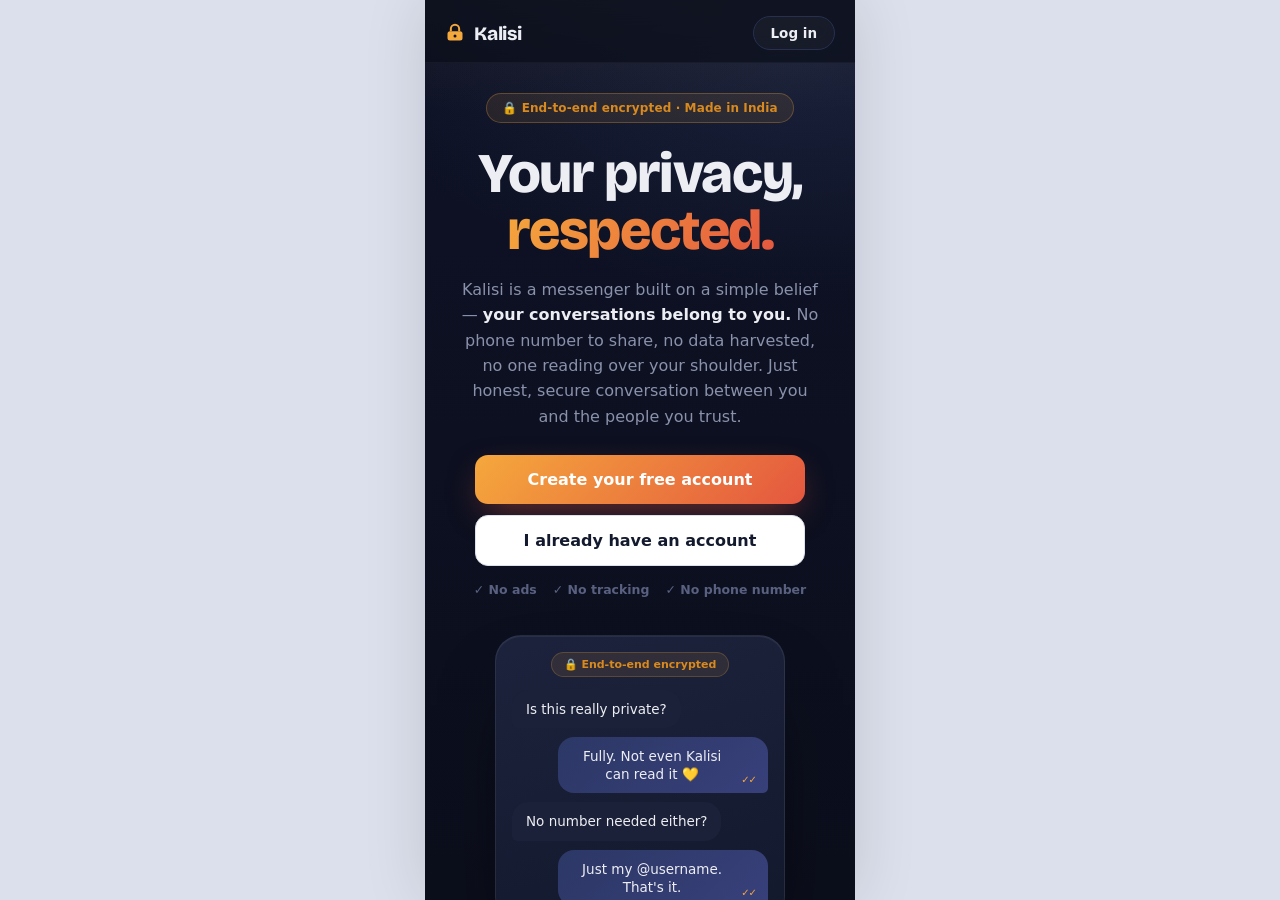
==== index.html @ 7f4e104f "Add delete chat + clear messages options - Chat header 3-dot menu now has 'Clear messages' (empties " ====
<!DOCTYPE html>
<html lang="en" data-theme="light">
<head>
<meta charset="UTF-8">
<meta name="viewport" content="width=device-width, initial-scale=1.0, viewport-fit=cover, user-scalable=no">
<meta name="theme-color" content="#0D1120">
<title>Kalisi — Private messenger. No phone number.</title>
<meta name="description" content="Kalisi is a private messenger with no phone number. End-to-end encrypted, data stays on your phone. Made in India.">
<link rel="preconnect" href="https://fonts.googleapis.com">
<link rel="preconnect" href="https://fonts.gstatic.com" crossorigin>
<link href="https://fonts.googleapis.com/css2?family=Bricolage+Grotesque:opsz,wght@12..96,500;12..96,700;12..96,800&display=swap" rel="stylesheet">
<link rel="stylesheet" href="css/app.css?v=1.2">
<link rel="stylesheet" href="css/landing-voice.css?v=1.2">
<link rel="stylesheet" href="css/features.css?v=1.2">
</head>
<body>

<div id="phone">
  <!-- ============ LANDING (marketing homepage) ============ -->
  <div class="scr on" id="scr-landing">
    <div class="land-scroll">
      <header class="land-nav">
        <div class="land-logo">
          <svg width="20" height="20" viewBox="0 0 24 24" fill="none"><rect x="3" y="10" width="18" height="11" rx="3" fill="#F5A83C"/><path d="M7 10V7a5 5 0 0 1 10 0v3" stroke="#F5A83C" stroke-width="2.4"/><circle cx="12" cy="15.5" r="1.8" fill="#0D1120"/></svg>
          Kalisi
        </div>
        <button class="land-login" onclick="landRestore()">Log in</button>
      </header>

      <section class="hero">
        <div class="hero-badge">🔒 End-to-end encrypted · Made in India</div>
        <h1 class="hero-h1">Your privacy,<br><em>respected.</em></h1>
        <p class="hero-sub">Kalisi is a messenger built on a simple belief — <b>your conversations belong to you.</b> No phone number to share, no data harvested, no one reading over your shoulder. Just honest, secure conversation between you and the people you trust.</p>
        <div class="hero-cta">
          <button class="btn hero-start" onclick="landStart()">Create your free account</button>
          <button class="btn ghost" onclick="landRestore()">I already have an account</button>
        </div>
        <div class="trust-line">
          <span>✓ No ads</span><span>✓ No tracking</span><span>✓ No phone number</span>
        </div>
        <div class="hero-phone">
          <div class="hp-frame">
            <div class="hp-secure">🔒 End-to-end encrypted</div>
            <div class="hp-bubble them">Is this really private?</div>
            <div class="hp-bubble me">Fully. Not even Kalisi can read it 💛<span class="hp-tick">✓✓</span></div>
            <div class="hp-bubble them">No number needed either?</div>
            <div class="hp-bubble me">Just my @username. That's it.<span class="hp-tick">✓✓</span></div>
          </div>
        </div>
      </section>

      <section class="land-sec">
        <h2 class="land-h2">Privacy you can actually trust</h2>
        <p class="land-lede">We designed Kalisi so that protecting your privacy isn't a setting you switch on — it's how the app works by default.</p>
        <div class="feat-grid">
          <div class="feat">
            <div class="feat-ic" style="background:rgba(245,168,60,.14)">🪪</div>
            <h3>You, without the phone number</h3>
            <p>Sign up with a simple @username. Share it freely — your personal number stays yours.</p>
          </div>
          <div class="feat">
            <div class="feat-ic" style="background:rgba(89,201,141,.14)">🔒</div>
            <h3>Encrypted end to end</h3>
            <p>Every message is sealed on your device. Only you and the person you're talking to can read it.</p>
          </div>
          <div class="feat">
            <div class="feat-ic" style="background:rgba(127,168,245,.14)">🤝</div>
            <h3>You choose who connects</h3>
            <p>People send a request first. Nobody messages you or sees your status until you accept.</p>
          </div>
          <div class="feat">
            <div class="feat-ic" style="background:rgba(181,140,240,.14)">📮</div>
            <h3>We keep nothing</h3>
            <p>Our servers pass your messages along, then forget them. Your history lives with you, not us.</p>
          </div>
          <div class="feat">
            <div class="feat-ic" style="background:rgba(228,87,63,.14)">🎙️</div>
            <h3>Rich, private conversations</h3>
            <p>Voice notes, photos, groups and 24-hour status — all with the same protection, all included free.</p>
          </div>
          <div class="feat">
            <div class="feat-ic" style="background:rgba(95,201,201,.14)">💛</div>
            <h3>Honest by design</h3>
            <p>No ads. No selling your data. No tracking you around. Just a messenger that works for you.</p>
          </div>
        </div>
      </section>

      <section class="land-sec alt">
        <h2 class="land-h2">Simple to trust, simple to use</h2>
        <div class="how-steps">
          <div class="how-step"><span class="how-n">1</span><div><b>Pick your @username</b><p>Created right on your device. No SIM, no email, no verification queues.</p></div></div>
          <div class="how-step"><span class="how-n">2</span><div><b>Connect with people you trust</b><p>Share your username or QR. A quick request-and-accept keeps strangers out.</p></div></div>
          <div class="how-step"><span class="how-n">3</span><div><b>Talk freely</b><p>Chats, voice notes, photos and status — protected end to end, always.</p></div></div>
          <div class="how-step"><span class="how-n">4</span><div><b>Stay in control</b><p>Your chats stay on your phone. Back them up with a key only you hold.</p></div></div>
        </div>
      </section>

      <section class="land-quote">
        <div class="lq-mark">“</div>
        <p class="lq-text">Privacy isn't about hiding. It's about being respected. Kalisi is built to keep your trust — nothing more, nothing less.</p>
      </section>

      <section class="land-final">
        <h2 class="land-h2">You're in good hands.</h2>
        <p class="land-lede" style="margin-bottom:22px">Join the messenger that treats your privacy as it should be treated — as yours.</p>
        <button class="btn hero-start" onclick="landStart()">Get started — free forever</button>
        <p class="land-foot">Kalisi · kalisi.app · Private messenger · Made in India 🇮🇳<br>End-to-end encrypted · No ads · No tracking</p>
      </section>
    </div>
  </div>


  <!-- ONBOARDING -->
  <div class="scr" id="scr-onboard">
    <div>
      <div class="ob-logo">
        <svg width="18" height="18" viewBox="0 0 24 24" fill="none"><rect x="3" y="10" width="18" height="11" rx="3" fill="#F5A83C"/><path d="M7 10V7a5 5 0 0 1 10 0v3" stroke="#F5A83C" stroke-width="2.4"/><circle cx="12" cy="15.5" r="1.8" fill="#0D1120"/></svg>
        Kalisi
      </div>
      <div id="ob-step1">
        <h1 class="ob-h1">Welcome to<br><em>Kalisi.</em></h1>
        <ul class="ob-points">
          <li><span class="dot"></span><span><b>No phone number needed.</b> Just pick a @username — share it freely.</span></li>
          <li><span class="dot"></span><span><b>Encrypted end to end.</b> Only you and your contact can read your chats.</span></li>
          <li><span class="dot"></span><span><b>You stay in control.</b> Your chats live on your phone, backed up only by you.</span></li>
        </ul>
        <div class="field">
          <label for="ob-name">Your display name</label>
          <input id="ob-name" maxlength="24" placeholder="e.g. Somu" autocomplete="off">
        </div>
        <div class="field" style="margin-top:12px">
          <label for="ob-user">Choose your @username</label>
          <input id="ob-user" maxlength="20" placeholder="e.g. somu" autocomplete="off" autocapitalize="none" style="font-family:var(--mono)">
        </div>
        <button class="btn" style="margin-top:14px" onclick="obCreate()">Create my Kalisi ID</button>
        <p class="ob-note">No OTP. No SIM. No email. Nothing to verify.</p>
        <button class="btn ghost" style="margin-top:10px" onclick="restorePick()">I have a backup — restore my account</button>
      </div>
      <div id="ob-step2" class="hide">
        <h1 class="ob-h1">This is <em>you.</em></h1>
        <div id="ob-card">
          <div class="card-eyebrow">Kalisi Identity</div>
          <div class="card-id" id="ob-card-id">@····</div>
          <div class="card-name" id="ob-card-name"></div>
          <div class="card-hint">Generated on this device. Not linked to your SIM, email, or Aadhaar.</div>
        </div>
        <!-- App only: encrypted backup prompt -->
        <div id="ob-backup-block" class="hide">
          <div class="pcard" style="background:rgba(245,168,60,.08);border-color:rgba(245,168,60,.3);margin:0 0 16px">
            <div class="ph" style="color:var(--gold)">🔐 Keep your account safe</div>
            <div class="ps" style="color:var(--muted)">Your account lives on this device. Save an encrypted backup so you can restore it if you change phones. Only you can open it.</div>
          </div>
          <button class="btn" id="ob-savekey" onclick="obSaveKey()">🔐 Save encrypted backup</button>
          <button class="btn ghost hide" id="ob-enter-btn" style="margin-top:10px" onclick="obEnter()">✓ Saved — Enter Kalisi</button>
          <button class="btn ghost hide" id="ob-skip" style="margin-top:10px;color:var(--faint)" onclick="obSkipKey()">Skip for now</button>
        </div>
        <!-- Web: simple enter, no forced download -->
        <button class="btn hide" id="ob-enter-web" onclick="obEnter()">Enter Kalisi</button>
      </div>
    </div>
  </div>

  <!-- MAIN -->
  <div class="scr" id="scr-main">
    <div class="top">
      <button class="avatar" id="me-avatar" onclick="openSheet('sheet-personas')">S</button>
      <div class="brand">Kali<span>si</span></div>
      <button class="icon-btn" onclick="openNewGroup()" aria-label="New group">
        <svg width="21" height="21" viewBox="0 0 24 24" fill="none" stroke="currentColor" stroke-width="2"><circle cx="8" cy="9" r="3"/><circle cx="17" cy="10" r="2.3"/><path d="M2.5 19c.6-2.8 2.8-4.5 5.5-4.5s4.9 1.7 5.5 4.5M15 15c2.2 0 4 1.3 4.5 3.5"/></svg>
      </button>
      <button class="icon-btn" onclick="openMyQR()" aria-label="My QR code">
        <svg width="21" height="21" viewBox="0 0 24 24" fill="none" stroke="currentColor" stroke-width="2"><rect x="3" y="3" width="7" height="7" rx="1.5"/><rect x="14" y="3" width="7" height="7" rx="1.5"/><rect x="3" y="14" width="7" height="7" rx="1.5"/><path d="M14 14h3v3h-3zM20 14h1M14 20h1M20 20h1"/></svg>
      </button>
      <button class="icon-btn" onclick="openSettings()" aria-label="Settings">
        <svg width="21" height="21" viewBox="0 0 24 24" fill="none" stroke="currentColor" stroke-width="2"><circle cx="12" cy="12" r="3"/><path d="M12 2v3M12 19v3M2 12h3M19 12h3M5 5l2 2M17 17l2 2M19 5l-2 2M7 17l-2 2"/></svg>
      </button>
    </div>
    <div class="tabpane on" id="pane-chats">
      <div id="backup-nag" class="hide" style="margin:0 16px 10px;background:rgba(228,87,63,.1);border:1px solid rgba(228,87,63,.3);border-radius:11px;padding:10px 13px;font-size:13px;color:var(--text);display:flex;align-items:center;gap:10px">
        <span style="flex:1">🔐 Your account isn't backed up. Save a recovery key so you never lose it.</span>
        <button class="btn" style="width:auto;padding:8px 12px;font-size:13px" onclick="backupData()">Save</button>
      </div>
      <div class="search">
        <svg width="16" height="16" viewBox="0 0 24 24" fill="none" stroke="#5A6180" stroke-width="2.4"><circle cx="11" cy="11" r="7"/><path d="m20 20-3.5-3.5"/></svg>
        <input id="chat-search" placeholder="Search chats" oninput="renderChats()">
      </div>
      <div id="chat-list"></div>
    </div>
    <div class="tabpane" id="pane-status"><div class="sect" id="status-body"></div></div>
    <div class="tabpane" id="pane-connect"><div class="sect" id="connect-body"></div></div>
    <div class="tabpane" id="pane-privacy"><div class="sect" id="privacy-body"></div></div>
    <div class="tabs">
      <button class="tab on" data-pane="pane-chats" onclick="switchTab(this)">
        <svg width="21" height="21" viewBox="0 0 24 24" fill="none" stroke="currentColor" stroke-width="2"><path d="M21 12a8.5 8.5 0 0 1-8.5 8.5c-1.6 0-3.1-.4-4.4-1.2L3 21l1.7-5.1A8.5 8.5 0 1 1 21 12Z"/></svg>
        Chats</button>
      <button class="tab" data-pane="pane-status" onclick="switchTab(this)">
        <svg width="21" height="21" viewBox="0 0 24 24" fill="none" stroke="currentColor" stroke-width="2"><circle cx="12" cy="12" r="9" stroke-dasharray="4 3"/><circle cx="12" cy="12" r="3.5" fill="currentColor" stroke="none"/></svg>
        Status</button>
      <button class="tab" data-pane="pane-connect" onclick="switchTab(this)">
        <svg width="21" height="21" viewBox="0 0 24 24" fill="none" stroke="currentColor" stroke-width="2"><circle cx="9" cy="8" r="3.5"/><path d="M2.5 20c.8-3.2 3.4-5 6.5-5s5.7 1.8 6.5 5"/><path d="M17 8h5M19.5 5.5v5"/></svg>
        Connect<span id="req-badge" class="tab-badge hide"></span></button>
      <button class="tab" data-pane="pane-privacy" onclick="switchTab(this)">
        <svg width="21" height="21" viewBox="0 0 24 24" fill="none" stroke="currentColor" stroke-width="2"><path d="M12 2.5 4.5 5.5v5c0 4.8 3.2 8.6 7.5 10.5 4.3-1.9 7.5-5.7 7.5-10.5v-5L12 2.5Z"/><path d="m8.8 11.8 2.2 2.2 4.2-4.5"/></svg>
        Privacy</button>
    </div>
  </div>

  <!-- CHAT -->
  <div class="scr" id="scr-chat">
    <div id="chat-top">
      <button class="icon-btn" onclick="closeChat()" aria-label="Back">
        <svg width="22" height="22" viewBox="0 0 24 24" fill="none" stroke="currentColor" stroke-width="2.4"><path d="M15 5l-7 7 7 7"/></svg>
      </button>
      <div class="avatar small" id="chat-avatar">R</div>
      <div class="chat-title">
        <div class="n" id="chat-name">—</div>
        <div class="s" id="chat-sub">
          <svg width="11" height="11" viewBox="0 0 24 24" fill="currentColor"><rect x="4" y="10" width="16" height="11" rx="2.5"/><path d="M8 10V7a4 4 0 0 1 8 0v3" stroke="currentColor" stroke-width="2.6" fill="none"/></svg>
          <span id="chat-sub-t">End-to-end encrypted</span>
        </div>
      </div>
      <button class="icon-btn" onclick="openTimerSheet()" aria-label="Disappearing messages">
        <svg width="20" height="20" viewBox="0 0 24 24" fill="none" stroke="currentColor" stroke-width="2"><circle cx="12" cy="13" r="8"/><path d="M12 9v4l2.5 2.5M9 2.5h6"/></svg>
      </button>
      <button class="icon-btn" id="chat-header-menu" aria-label="More">
        <svg width="20" height="20" viewBox="0 0 24 24" fill="currentColor"><circle cx="12" cy="5" r="2"/><circle cx="12" cy="12" r="2"/><circle cx="12" cy="19" r="2"/></svg>
      </button>
    </div>
    <div id="msgs"></div>
    <div id="composer">
      <div id="reply-bar">
        <div class="q"><b id="reply-who"></b><span id="reply-txt"></span></div>
        <button class="icon-btn" onclick="clearReply()" style="width:30px;height:30px">✕</button>
      </div>
      <div id="composer-main">
        <div class="comp-row">
          <button id="burn-toggle" onclick="toggleBurn()" title="Burn on read">🔥</button>
          <button id="attach-btn" onclick="document.getElementById('img-in').click()" aria-label="Attach photo">
            <svg width="21" height="21" viewBox="0 0 24 24" fill="none" stroke="currentColor" stroke-width="2"><rect x="3" y="5" width="18" height="15" rx="3"/><circle cx="9" cy="11" r="2"/><path d="m5 19 5.5-5.5L14 17l3-3 4 4"/></svg>
          </button>
          <textarea id="msg-in" rows="1" placeholder="Message"></textarea>
          <button id="mic-btn" onclick="startRec()" aria-label="Record voice">
            <svg width="21" height="21" viewBox="0 0 24 24" fill="none" stroke="currentColor" stroke-width="2"><rect x="9" y="3" width="6" height="12" rx="3"/><path d="M6 11a6 6 0 0 0 12 0M12 17v4"/></svg>
          </button>
          <button id="send-btn" onclick="sendMsg()" aria-label="Send" class="hide">
            <svg width="20" height="20" viewBox="0 0 24 24" fill="currentColor"><path d="M3.4 20.4 21.8 12 3.4 3.6l2.8 6.9 9.3 1.5-9.3 1.5-2.8 6.9Z"/></svg>
          </button>
        </div>
        <div id="burn-hint">🔥 Burn-on-read is ON — this message destroys itself after being viewed once.</div>
      </div>
      <div id="rec-bar">
        <span class="rec-dot"></span>
        <span id="rec-time">00:00</span>
        <button class="rec-cancel" onclick="cancelRec()">Cancel</button>
        <button class="rec-send" onclick="stopRecSend()" aria-label="Send voice">
          <svg width="20" height="20" viewBox="0 0 24 24" fill="currentColor"><path d="M3.4 20.4 21.8 12 3.4 3.6l2.8 6.9 9.3 1.5-9.3 1.5-2.8 6.9Z"/></svg>
        </button>
      </div>
      <input type="file" id="img-in" accept="image/*" class="hide" onchange="sendImage(this)">
    </div>
  </div>

  <!-- SHEETS -->
  <div id="backdrop" onclick="closeSheets()"></div>

  <div class="sheet" id="sheet-personas">
    <div class="grab"></div>
    <h2>My personas</h2>
    <p class="sub">One phone, many identities. Each persona has its own Kalisi ID and its own chats — nobody can link them together.</p>
    <div id="persona-list"></div>
    <div class="addrow" style="margin-top:12px">
      <input id="new-persona" placeholder="NEW PERSONA NAME" style="text-transform:none;font-family:var(--body)">
      <button class="btn" onclick="addPersona()">Add</button>
    </div>
  </div>

  <div class="sheet" id="sheet-qr">
    <div class="grab"></div>
    <div id="qr-body"></div>
  </div>

  <div class="sheet" id="sheet-msginfo">
    <div class="grab"></div>
    <div id="msginfo-body"></div>
  </div>

  <div class="sheet" id="sheet-msgmenu">
    <div class="grab"></div>
    <div id="msgmenu-body"></div>
  </div>

  <div class="sheet" id="sheet-timer">
    <div class="grab"></div>
    <h2>Disappearing messages</h2>
    <p class="sub">New messages in this chat auto-delete from both phones after the chosen time.</p>
    <div id="timer-opts"></div>
  </div>

  <div class="sheet" id="sheet-about">
    <div class="grab"></div>
    <h2>How Kalisi works</h2>
    <p class="sub">Kalisi (కలిసి — "together") is a messenger built on one promise: your conversations belong to you, not to us.</p>
    <div class="pcard"><div class="ph">🪪 No phone number, ever</div>
      <div class="ps">You are your @username. No OTP, no SIM, no contact-list upload. Share your handle only with people you choose — strangers have no way to find or spam you.</div></div>
    <div class="pcard"><div class="ph">🔒 End-to-end encrypted</div>
      <div class="ps">Encryption keys are created and stored only on your phone. Messages are sealed before they leave your device — our server mathematically cannot read them.</div></div>
    <div class="pcard"><div class="ph">📮 Relay &amp; delete</div>
      <div class="ps">Our server is a postman, not a warehouse. It holds your sealed message only until your friend's phone collects it, then destroys its copy — and sends you a deletion receipt as proof (long-press any delivered message → Message info).</div></div>
    <div class="pcard"><div class="ph">🔥 Burn-on-read</div>
      <div class="ps">Toggle the flame before sending. The message can be viewed exactly once on the other side, then destroys itself on both phones.</div></div>
    <div class="pcard"><div class="ph">🎭 Personas</div>
      <div class="ps">One phone, up to five separate identities — family, business, strangers. Different @usernames, separate chats, impossible to link together.</div></div>
    <div class="pcard"><div class="ph">💾 Backups only you control</div>
      <div class="ps">Nothing is stored in any cloud. Save an encrypted backup file, keep it anywhere, and restore it on a new phone with your passphrase. Without the passphrase, the file is unreadable — even to us.</div></div>
    <div class="pcard"><div class="ph">🛡 Impersonation protection</div>
      <div class="ps">Every account has a permanent identity key. If a @username ever points to a different person — for example after the 90-day expiry — Kalisi shows a loud security warning and marks the chat "ID CHANGED". Nobody can silently pretend to be your friend.</div></div>
    <div class="pcard"><div class="ph">⏳ Username policy</div>
      <div class="ps">Your @username is locked to you while you're active. If an account is unused for 90 days, the handle is released so someone else can register it. Your chats and KAL-ID are never touched — just open Kalisi once in a while to keep your name.</div></div>
    <p class="qr-sub" style="text-align:center;margin-top:6px">Kalisi · kalisi.app · made in India 🇮🇳</p>
  </div>

  <div class="sheet" id="sheet-settings"><div class="grab"></div><div id="settings-body"></div></div>
  <div class="sheet" id="sheet-newgroup"><div class="grab"></div><div id="newgroup-body"></div></div>
  <div class="sheet" id="sheet-status-compose"><div class="grab"></div><div id="status-compose-body"></div></div>
  <div class="sheet" id="sheet-status-view" style="padding:0;background:#000"><div id="status-view-body"></div></div>

  <input type="file" id="restore-in" accept=".kbk,application/json" class="hide" onchange="restoreFile(this)">
  <div id="toast"></div>
</div>




<script src="js/qrcode.js?v=1.2"></script>
<script src="js/net.js?v=1.2"></script>
<script src="js/voice.js?v=1.2"></script>
<script src="js/landing.js?v=1.2"></script>
<script src="js/secure.js?v=1.2"></script>
<script src="js/notify.js?v=1.2"></script>
<script src="js/filters.js?v=1.2"></script>
<script src="js/requests.js?v=1.2"></script>
<script src="js/settings.js?v=1.2"></script>
<script src="js/block.js?v=1.2"></script>
<script src="js/status.js?v=1.2"></script>
<script src="js/groups.js?v=1.2"></script>
<script src="js/app.js?v=1.2"></script>
</body>
</html>
---- css/app.css ----
:root{
  --bg:#0D1120; --panel:#161C30; --panel2:#1E2540; --line:#28304F;
  --text:#EDEEF4; --muted:#8A91AB; --faint:#5A6180;
  --gold:#F5A83C; --gold-deep:#D98A1F; --ember:#E4573F;
  --mine:#2C3866; --theirs:#1B2138; --ok:#59C98D;
  --disp:'Bricolage Grotesque',system-ui,sans-serif;
  --body:system-ui,-apple-system,'Segoe UI',Roboto,sans-serif;
  --mono:ui-monospace,'JetBrains Mono',Menlo,Consolas,monospace;
}
*{margin:0;padding:0;box-sizing:border-box;-webkit-tap-highlight-color:transparent}
html,body{height:100%}
body{background:#070A14;font-family:var(--body);color:var(--text)}
#phone{max-width:430px;margin:0 auto;height:100dvh;background:var(--bg);position:relative;overflow:hidden;display:flex;flex-direction:column;box-shadow:0 0 60px rgba(0,0,0,.6)}
.scr{position:absolute;inset:0;display:none;flex-direction:column;background:var(--bg)}
.scr.on{display:flex}
button{font-family:inherit;color:inherit;background:none;border:none;cursor:pointer}
input,textarea,select{font-family:inherit;font-size:16px;color:var(--text)}
::placeholder{color:var(--faint)}
.mono{font-family:var(--mono)}
.hide{display:none!important}

/* ---------- onboarding ---------- */
#scr-onboard{background:
  radial-gradient(circle at 1px 1px, rgba(245,168,60,.10) 1px, transparent 1.6px) 0 0/26px 26px,
  radial-gradient(circle at 14px 14px, rgba(138,145,171,.07) 1px, transparent 1.6px) 0 0/26px 26px,
  linear-gradient(170deg,#121933 0%,#0D1120 55%,#0B0E1B 100%);
  padding:max(env(safe-area-inset-top),28px) 26px 34px;justify-content:flex-end;overflow-y:auto}
/* Onboarding is always dark — force light text regardless of app theme */
#scr-onboard .ob-h1{color:#EDEEF4}
#scr-onboard .ob-points li{color:#8A91AB}
#scr-onboard .ob-points b{color:#EDEEF4}
#scr-onboard .field label{color:#5A6180}
#scr-onboard .field input{background:#161C30;border-color:#28304F;color:#EDEEF4}
#scr-onboard .btn.ghost{background:#161C30;color:#EDEEF4;border-color:#28304F}
#scr-onboard .ob-note{color:#5A6180}
#scr-onboard .card-name,#scr-onboard .card-hint{color:#8A91AB}
#scr-onboard .card-eyebrow{color:#F5A83C}
.ob-logo{font-family:var(--disp);font-weight:800;font-size:15px;letter-spacing:.14em;color:var(--gold);text-transform:uppercase;display:flex;align-items:center;gap:8px}
.ob-logo svg{flex:none}
.ob-h1{font-family:var(--disp);font-weight:800;font-size:clamp(34px,9.5vw,42px);line-height:1.06;margin:18px 0 14px;letter-spacing:-.01em}
.ob-h1 em{font-style:normal;color:var(--gold)}
.ob-points{list-style:none;margin:6px 0 26px;display:grid;gap:11px}
.ob-points li{display:flex;gap:11px;align-items:flex-start;color:var(--muted);font-size:14.5px;line-height:1.45}
.ob-points b{color:var(--text);font-weight:600}
.dot{width:7px;height:7px;border-radius:50%;background:var(--gold);margin-top:6px;flex:none}
.field label{display:block;font-size:12px;letter-spacing:.08em;text-transform:uppercase;color:var(--faint);margin-bottom:7px}
.field input{width:100%;background:var(--panel);border:1px solid var(--line);border-radius:12px;padding:14px 15px}
.field input:focus{outline:none;border-color:var(--gold)}
.btn{display:flex;align-items:center;justify-content:center;gap:8px;width:100%;padding:15px;border-radius:13px;font-size:16px;font-weight:700;background:var(--gold);color:#20160A;transition:transform .08s}
.btn:active{transform:scale(.985)}
.btn.ghost{background:var(--panel);color:var(--text);border:1px solid var(--line);font-weight:600}
.btn.danger{background:transparent;color:var(--ember);border:1px solid rgba(228,87,63,.4)}
.ob-note{font-size:12px;color:var(--faint);text-align:center;margin-top:13px}
/* identity card reveal */
#ob-card{background:linear-gradient(160deg,#1C2440,#141A2E);border:1px solid var(--line);border-radius:18px;padding:20px;margin:4px 0 20px;position:relative;overflow:hidden}
#ob-card::after{content:"";position:absolute;inset:0;background:radial-gradient(circle at 1px 1px, rgba(245,168,60,.12) 1px, transparent 1.6px) 0 0/18px 18px;pointer-events:none}
.card-eyebrow{font-size:11px;letter-spacing:.14em;text-transform:uppercase;color:var(--gold)}
.card-id{font-family:var(--mono);font-size:22px;font-weight:600;letter-spacing:.04em;margin:9px 0 3px}
.card-name{color:var(--muted);font-size:14px}
.card-hint{font-size:12px;color:var(--faint);margin-top:13px;line-height:1.5;position:relative}

/* ---------- main shell ---------- */
.top{display:flex;align-items:center;gap:12px;padding:calc(env(safe-area-inset-top) + 12px) 16px 12px;background:var(--bg)}
.top .brand{font-family:var(--disp);font-weight:800;font-size:20px;letter-spacing:-.01em;flex:1}
.brand span{color:var(--gold)}
.icon-btn{width:38px;height:38px;border-radius:50%;display:flex;align-items:center;justify-content:center;color:var(--muted)}
.icon-btn:active{background:var(--panel2)}
.avatar{width:38px;height:38px;border-radius:50%;display:flex;align-items:center;justify-content:center;font-weight:700;font-size:15px;color:#141A2E;flex:none;position:relative}
.avatar.small{width:30px;height:30px;font-size:12px}
.tabs{display:flex;border-top:1px solid var(--line);background:var(--panel);padding-bottom:env(safe-area-inset-bottom)}
.tab{flex:1;padding:10px 0 12px;display:flex;flex-direction:column;align-items:center;gap:3px;font-size:11px;color:var(--faint);font-weight:600}
.tab.on{color:var(--gold)}
.tab svg{opacity:.9}
.tabpane{flex:1;overflow-y:auto;display:none}
.tabpane.on{display:block}

/* chats list */
.search{margin:2px 16px 10px;background:var(--panel);border:1px solid var(--line);border-radius:11px;display:flex;align-items:center;gap:9px;padding:0 13px}
.search input{flex:1;background:none;border:none;padding:11px 0}
.search input:focus{outline:none}
.chat-row{display:flex;gap:13px;padding:12px 16px;align-items:center}
.chat-row:active{background:var(--panel)}
.chat-mid{flex:1;min-width:0}
.chat-name{font-weight:650;font-size:15.5px;display:flex;align-items:center;gap:6px}
.chat-last{color:var(--muted);font-size:13.5px;white-space:nowrap;overflow:hidden;text-overflow:ellipsis;margin-top:2px}
.chat-side{display:flex;flex-direction:column;align-items:flex-end;gap:5px}
.chat-time{font-size:11.5px;color:var(--faint)}
.badge{min-width:19px;height:19px;border-radius:10px;background:var(--gold);color:#20160A;font-size:11.5px;font-weight:800;display:flex;align-items:center;justify-content:center;padding:0 5px}
.vtag{font-size:10px;color:var(--ok);border:1px solid rgba(89,201,141,.35);border-radius:5px;padding:0 4px;font-weight:700}
.empty{padding:50px 30px;text-align:center;color:var(--faint);font-size:14px;line-height:1.6}
.empty b{color:var(--muted)}

/* connect tab */
.sect{padding:6px 16px 18px}
.sect h3{font-family:var(--disp);font-size:13px;letter-spacing:.1em;text-transform:uppercase;color:var(--faint);font-weight:700;margin:14px 0 10px}
.qr-card{background:linear-gradient(160deg,#1C2440,#141A2E);border:1px solid var(--line);border-radius:18px;padding:18px;text-align:center}
.qr-wrap{background:#fff;border-radius:14px;padding:10px;display:inline-block;margin:10px 0 12px}
.qr-wrap svg{display:block;width:180px;height:180px}
.myid{font-family:var(--mono);font-size:17px;letter-spacing:.05em;color:var(--gold)}
.qr-sub{font-size:12px;color:var(--faint);margin-top:6px;line-height:1.5}
.row2{display:flex;gap:10px;margin-top:10px}
.row2 .btn{padding:12px;font-size:14px}
.addrow{display:flex;gap:9px}
.addrow input{flex:1;background:var(--panel);border:1px solid var(--line);border-radius:11px;padding:12px 13px;font-family:var(--mono);font-size:14px;letter-spacing:.04em;text-transform:uppercase}
.addrow input:focus{outline:none;border-color:var(--gold)}
.addrow .btn{width:auto;padding:12px 18px;font-size:14px}
.invite-box{background:var(--panel);border:1px dashed var(--line);border-radius:12px;padding:13px;display:flex;align-items:center;gap:10px;margin-top:10px}
.invite-box .lnk{flex:1;font-family:var(--mono);font-size:12.5px;color:var(--text);word-break:break-all}
.invite-box .ttl{font-size:11px;color:var(--ember);font-weight:700;white-space:nowrap}

/* privacy tab */
.pcard{background:var(--panel);border:1px solid var(--line);border-radius:14px;margin:0 0 12px;overflow:hidden}
.pcard .ph{padding:13px 15px 4px;font-weight:700;font-size:14.5px}
.pcard .ps{padding:0 15px 12px;color:var(--faint);font-size:12.5px;line-height:1.5}
.prow{display:flex;justify-content:space-between;align-items:center;padding:11px 15px;border-top:1px solid var(--line);font-size:14px}
.prow .k{color:var(--muted)}
.prow .v{font-weight:650}
.v.no{color:var(--ok)}
.v.rel{color:var(--gold)}
.prow select{background:var(--panel2);border:1px solid var(--line);border-radius:8px;padding:6px 8px;font-size:13px}
.fp{font-family:var(--mono);font-size:12px;color:var(--muted);letter-spacing:.03em;line-height:1.7;word-break:break-all}

/* ---------- chat screen ---------- */
#chat-top{display:flex;align-items:center;gap:10px;padding:calc(env(safe-area-inset-top) + 8px) 12px 8px;background:var(--panel);border-bottom:1px solid var(--line)}
.chat-title{flex:1;min-width:0}
.chat-title .n{font-weight:700;font-size:15.5px;display:flex;align-items:center;gap:6px}
.chat-title .s{font-size:11.5px;color:var(--gold);display:flex;align-items:center;gap:4px;margin-top:1px}
.chat-title .s.typing{color:var(--ok)}
#msgs{flex:1;overflow-y:auto;padding:12px 12px 6px;display:flex;flex-direction:column;gap:3px;background:
  radial-gradient(circle at 1px 1px, rgba(138,145,171,.05) 1px, transparent 1.6px) 0 0/22px 22px, var(--bg)}
.daychip{align-self:center;background:var(--panel);color:var(--faint);font-size:11px;padding:4px 11px;border-radius:9px;margin:9px 0;font-weight:600}
.enc-note{align-self:center;max-width:86%;text-align:center;background:rgba(245,168,60,.08);border:1px solid rgba(245,168,60,.22);color:var(--gold);font-size:11.5px;line-height:1.5;padding:8px 13px;border-radius:11px;margin:4px 0 10px}
.brow{display:flex;margin:1.5px 0}
.brow.mine{justify-content:flex-end}
.bub{max-width:78%;padding:8px 11px 6px;border-radius:14px;font-size:14.5px;line-height:1.4;position:relative;word-wrap:break-word}
.brow.mine .bub{background:var(--mine);border-bottom-right-radius:5px}
.brow.theirs .bub{background:var(--theirs);border-bottom-left-radius:5px}
.meta{display:flex;justify-content:flex-end;align-items:center;gap:4px;margin-top:3px;font-size:10.5px;color:var(--faint)}
.tick{font-size:11px;letter-spacing:-.12em;color:var(--faint)}
.tick.read{color:var(--gold)}
.bub img{max-width:100%;border-radius:9px;display:block;margin-bottom:4px}
.quote{border-left:3px solid var(--gold);background:rgba(0,0,0,.22);border-radius:7px;padding:5px 9px;font-size:12.5px;color:var(--muted);margin-bottom:6px;overflow:hidden;white-space:nowrap;text-overflow:ellipsis}
.quote b{display:block;color:var(--gold);font-size:11px;margin-bottom:1px}
/* burn messages */
.bub.burnable{border:1px dashed rgba(228,87,63,.55);background:rgba(228,87,63,.10)}
.burn-cover{display:flex;align-items:center;gap:9px;padding:3px 2px;color:var(--ember);font-weight:650;font-size:13.5px}
.burn-bar{height:3px;border-radius:2px;background:rgba(228,87,63,.25);margin:7px 0 3px;overflow:hidden}
.burn-bar i{display:block;height:100%;background:var(--ember);width:100%;transform-origin:left}
@keyframes burnbar{from{transform:scaleX(1)}to{transform:scaleX(0)}}
@keyframes burnout{0%{opacity:1;filter:none}55%{filter:sepia(.9) hue-rotate(-28deg) saturate(2.4) contrast(1.1)}100%{opacity:0;transform:scale(.92) translateY(3px);filter:sepia(1) hue-rotate(-30deg) blur(2px)}}
.burning{animation:burnout 1.1s ease-in forwards}
.burned-stub{color:var(--faint);font-size:12.5px;font-style:italic;display:flex;gap:6px;align-items:center}
/* typing */
.typing-b .bub{display:flex;gap:4px;padding:12px 14px}
.td{width:6px;height:6px;border-radius:50%;background:var(--muted);animation:tb 1.1s infinite}
.td:nth-child(2){animation-delay:.18s}.td:nth-child(3){animation-delay:.36s}
@keyframes tb{0%,60%,100%{transform:translateY(0);opacity:.4}30%{transform:translateY(-4px);opacity:1}}
/* composer */
#composer{background:var(--panel);border-top:1px solid var(--line);padding:8px 10px calc(env(safe-area-inset-bottom) + 8px)}
#reply-bar{display:none;align-items:center;gap:9px;background:var(--panel2);border-radius:10px;padding:7px 11px;margin-bottom:7px}
#reply-bar.on{display:flex}
#reply-bar .q{flex:1;min-width:0;font-size:12.5px;color:var(--muted);white-space:nowrap;overflow:hidden;text-overflow:ellipsis}
#reply-bar .q b{color:var(--gold);display:block;font-size:11px}
.comp-row{display:flex;align-items:flex-end;gap:8px}
#burn-toggle{width:40px;height:40px;border-radius:50%;display:flex;align-items:center;justify-content:center;font-size:19px;filter:grayscale(1);opacity:.55;transition:.15s;flex:none}
#burn-toggle.on{filter:none;opacity:1;background:rgba(228,87,63,.15);box-shadow:0 0 0 1px rgba(228,87,63,.5) inset}
#attach-btn{width:40px;height:40px;border-radius:50%;display:flex;align-items:center;justify-content:center;color:var(--muted);flex:none}
#msg-in{flex:1;background:var(--panel2);border:1px solid var(--line);border-radius:20px;padding:10px 15px;max-height:110px;resize:none;line-height:1.35}
#msg-in:focus{outline:none;border-color:var(--gold)}
#send-btn{width:42px;height:42px;border-radius:50%;background:var(--gold);color:#20160A;display:flex;align-items:center;justify-content:center;flex:none}
#send-btn:active{transform:scale(.94)}
#burn-hint{font-size:11px;color:var(--ember);padding:5px 4px 0;display:none;font-weight:600}
#burn-hint.on{display:block}

/* ---------- sheets / modals ---------- */
#backdrop{position:absolute;inset:0;background:rgba(4,6,12,.62);opacity:0;pointer-events:none;transition:.2s;z-index:40}
#backdrop.on{opacity:1;pointer-events:auto}
.sheet{position:absolute;left:0;right:0;bottom:0;background:var(--panel);border-radius:20px 20px 0 0;padding:10px 18px calc(env(safe-area-inset-bottom) + 20px);transform:translateY(105%);transition:transform .24s cubic-bezier(.3,.9,.3,1);z-index:50;max-height:82%;overflow-y:auto}
.sheet.on{transform:translateY(0)}
.grab{width:38px;height:4px;border-radius:3px;background:var(--line);margin:2px auto 14px}
.sheet h2{font-family:var(--disp);font-weight:700;font-size:18px;margin-bottom:4px}
.sheet .sub{color:var(--faint);font-size:13px;margin-bottom:14px;line-height:1.5}
.p-row{display:flex;align-items:center;gap:12px;padding:11px 4px;border-radius:11px}
.p-row:active{background:var(--panel2)}
.p-row .pm{flex:1}
.p-row .pn{font-weight:650;font-size:15px}
.p-row .pid{font-family:var(--mono);font-size:12px;color:var(--faint)}
.p-row .cur{color:var(--gold);font-size:12px;font-weight:700}
.mi-row{display:flex;justify-content:space-between;gap:14px;padding:9px 0;border-bottom:1px solid var(--line);font-size:13.5px}
.mi-row:last-child{border:none}
.mi-row .k{color:var(--faint)}
.mi-row .v{text-align:right;font-weight:600}
.menu-it{display:flex;align-items:center;gap:12px;padding:13px 6px;font-size:15px;font-weight:600;border-radius:11px}
.menu-it:active{background:var(--panel2)}
.menu-it.red{color:var(--ember)}
/* toast */
#toast{position:absolute;left:50%;bottom:92px;transform:translate(-50%,14px);background:#242C4C;border:1px solid var(--line);color:var(--text);font-size:13.5px;font-weight:600;padding:11px 17px;border-radius:12px;opacity:0;transition:.22s;z-index:70;pointer-events:none;max-width:86%;text-align:center}
#toast.on{opacity:1;transform:translate(-50%,0)}
@media (prefers-reduced-motion:reduce){*{animation-duration:.01ms!important;transition-duration:.01ms!important}}
---- css/landing-voice.css ----
/* ============ Landing page (trust-first, premium) ============ */

/* Landing always uses its own dark palette regardless of app theme */
#scr-landing{color:#EDEEF4}
#scr-landing .hero-h1{color:#EDEEF4}
#scr-landing .hero-sub{color:#8A91AB}
#scr-landing .hero-sub b{color:#EDEEF4}
#scr-landing .land-h2{color:#EDEEF4}
#scr-landing .land-lede{color:#8A91AB}
#scr-landing .land-login{color:#EDEEF4;border-color:#28304F}
#scr-landing .land-logo{color:#EDEEF4}
#scr-landing .feat h3{color:#EDEEF4}
#scr-landing .feat p{color:#8A91AB}
#scr-landing .how-step b{color:#EDEEF4}
#scr-landing .how-step p{color:#8A91AB}
#scr-landing .lq-text{color:#EDEEF4}
#scr-landing .land-why-p{color:#8A91AB}
#scr-landing .trust-line{color:#5A6180}
#scr-landing .feat{background:linear-gradient(160deg,#161C30,#12172a);border-color:rgba(255,255,255,.06)}
#scr-landing .hp-bubble.them{background:#1B2138;color:#EDEEF4}
#scr-landing{background:
  radial-gradient(1200px 520px at 50% -200px, rgba(245,168,60,.16), transparent 62%),
  radial-gradient(760px 420px at 88% 6%, rgba(127,168,245,.10), transparent 58%),
  linear-gradient(180deg,#0E1226 0%,#0B0E1B 100%)}
.land-scroll{flex:1;overflow-y:auto;overflow-x:hidden;scroll-behavior:smooth}
.land-nav{display:flex;align-items:center;justify-content:space-between;padding:calc(env(safe-area-inset-top) + 16px) 20px 12px;position:sticky;top:0;background:rgba(11,14,27,.72);backdrop-filter:blur(16px);-webkit-backdrop-filter:blur(16px);z-index:5;border-bottom:1px solid rgba(255,255,255,.04)}
.land-logo{display:flex;align-items:center;gap:9px;font-family:var(--disp);font-weight:800;font-size:19px;letter-spacing:-.01em}
.land-login{border:1px solid var(--line);border-radius:22px;padding:8px 17px;font-size:13.5px;font-weight:600;color:var(--text);background:rgba(255,255,255,.03)}
.land-login:active{background:var(--panel)}

.hero{padding:30px 22px 8px;text-align:center}
.hero-badge{display:inline-flex;align-items:center;gap:6px;background:rgba(245,168,60,.1);border:1px solid rgba(245,168,60,.28);color:var(--gold);font-size:12px;font-weight:600;padding:7px 15px;border-radius:22px;margin-bottom:22px;letter-spacing:.01em}
.hero-h1{font-family:var(--disp);font-weight:800;font-size:clamp(40px,12vw,56px);line-height:1.02;letter-spacing:-.025em;margin-bottom:18px}
.hero-h1 em{font-style:normal;background:linear-gradient(120deg,#F5A83C,#E4573F);-webkit-background-clip:text;background-clip:text;-webkit-text-fill-color:transparent}
.hero-sub{color:var(--muted);font-size:16px;line-height:1.58;max-width:360px;margin:0 auto 26px}
.hero-sub b{color:var(--text);font-weight:650}
.hero-cta{display:flex;flex-direction:column;gap:11px;max-width:330px;margin:0 auto 16px}
.hero-start{background:linear-gradient(135deg,#F5A83C,#E4573F);color:#fff;font-weight:800;box-shadow:0 12px 34px -10px rgba(228,87,63,.55);border:none;font-size:16px}
.hero-start:active{transform:scale(.98)}
.trust-line{display:flex;justify-content:center;gap:16px;flex-wrap:wrap;color:var(--faint);font-size:12.5px;font-weight:600;margin-bottom:8px}
.trust-line span{white-space:nowrap}

.hero-phone{margin:38px auto 8px;max-width:290px;perspective:1000px}
.hp-frame{background:linear-gradient(165deg,rgba(30,37,64,.9),rgba(20,26,46,.95));border:1px solid rgba(255,255,255,.08);border-radius:26px;padding:16px;display:flex;flex-direction:column;gap:9px;box-shadow:0 40px 80px -30px rgba(0,0,0,.7),inset 0 1px 0 rgba(255,255,255,.06);backdrop-filter:blur(10px)}
.hp-secure{align-self:center;font-size:11px;color:var(--gold);background:rgba(245,168,60,.1);border:1px solid rgba(245,168,60,.22);border-radius:20px;padding:5px 12px;margin-bottom:4px;font-weight:600}
.hp-bubble{max-width:82%;padding:10px 14px;border-radius:16px;font-size:13.5px;line-height:1.35;position:relative;animation:hppop .5s both}
.hp-bubble.them{align-self:flex-start;background:rgba(27,33,56,.9);border-bottom-left-radius:5px}
.hp-bubble.me{align-self:flex-end;background:linear-gradient(135deg,#2C3866,#38407a);border-bottom-right-radius:5px;padding-right:36px}
.hp-bubble:nth-child(2){animation-delay:.4s}.hp-bubble:nth-child(3){animation-delay:.9s}.hp-bubble:nth-child(4){animation-delay:1.4s}.hp-bubble:nth-child(5){animation-delay:1.9s}
.hp-tick{position:absolute;right:12px;bottom:7px;font-size:10px;letter-spacing:-.1em;color:#F5A83C}
@keyframes hppop{from{opacity:0;transform:translateY(10px) scale(.95)}to{opacity:1;transform:none}}

.land-sec{padding:46px 22px}
.land-sec.alt{background:linear-gradient(180deg,rgba(255,255,255,.025),transparent)}
.land-h2{font-family:var(--disp);font-weight:800;font-size:28px;line-height:1.14;letter-spacing:-.015em;text-align:center;margin-bottom:12px}
.land-lede{color:var(--muted);font-size:15px;line-height:1.55;text-align:center;max-width:360px;margin:0 auto 28px}
.feat-grid{display:grid;gap:14px}
.feat{background:linear-gradient(160deg,rgba(22,28,48,.9),rgba(18,23,40,.7));border:1px solid rgba(255,255,255,.06);border-radius:18px;padding:20px;transition:transform .2s,border-color .2s}
.feat:active{transform:translateY(-2px);border-color:rgba(245,168,60,.3)}
.feat-ic{width:46px;height:46px;border-radius:13px;display:flex;align-items:center;justify-content:center;font-size:23px;margin-bottom:13px}
.feat h3{font-size:16.5px;font-weight:700;margin-bottom:6px;letter-spacing:-.01em}
.feat p{color:var(--muted);font-size:13.5px;line-height:1.5}
.how-steps{display:grid;gap:20px;max-width:420px;margin:0 auto}
.how-step{display:flex;gap:15px;align-items:flex-start}
.how-n{flex:none;width:34px;height:34px;border-radius:50%;background:linear-gradient(135deg,#F5A83C,#E4573F);color:#fff;font-weight:800;display:flex;align-items:center;justify-content:center;font-size:15px;box-shadow:0 6px 16px -6px rgba(228,87,63,.6)}
.how-step b{font-size:16px;letter-spacing:-.01em}
.how-step p{color:var(--muted);font-size:14px;line-height:1.5;margin-top:3px}

.land-quote{padding:20px 26px 44px;text-align:center;position:relative}
.lq-mark{font-family:var(--disp);font-size:80px;line-height:.5;color:rgba(245,168,60,.35);height:44px}
.lq-text{font-family:var(--disp);font-weight:500;font-size:20px;line-height:1.4;letter-spacing:-.01em;color:var(--text);max-width:400px;margin:0 auto}

.land-final{padding:20px 22px calc(env(safe-area-inset-bottom) + 44px);text-align:center}
.land-final .hero-start{max-width:330px;margin:0 auto}
.land-foot{color:var(--faint);font-size:12px;line-height:1.7;margin-top:26px}

/* ============ Voice messages ============ */
.voice-bub{display:flex;align-items:center;gap:10px;min-width:180px}
.voice-play{width:34px;height:34px;border-radius:50%;background:var(--gold);color:#20160A;display:flex;align-items:center;justify-content:center;flex:none}
.brow.theirs .voice-play{background:var(--gold)}
.voice-wave{flex:1;height:26px;display:flex;align-items:center;gap:2px;overflow:hidden}
.voice-wave i{flex:1;background:currentColor;opacity:.4;border-radius:2px;min-width:2px;transition:opacity .1s}
.voice-wave i.on{opacity:1}
.voice-time{font-size:11px;color:var(--faint);flex:none}
/* recording bar */
#rec-bar{display:none;align-items:center;gap:12px;padding:8px 6px}
#rec-bar.on{display:flex}
.rec-dot{width:11px;height:11px;border-radius:50%;background:var(--ember);animation:recpulse 1s infinite}
@keyframes recpulse{50%{opacity:.3}}
#rec-time{font-family:var(--mono);font-size:15px;flex:1}
.rec-cancel{color:var(--ember);font-weight:700;font-size:14px;padding:8px 12px}
.rec-send{width:42px;height:42px;border-radius:50%;background:var(--gold);color:#20160A;display:flex;align-items:center;justify-content:center;flex:none}
#mic-btn{width:40px;height:40px;border-radius:50%;display:flex;align-items:center;justify-content:center;color:var(--muted);flex:none}
#mic-btn:active{background:var(--panel2)}

/* Landing is always dark — force light text regardless of app theme */
#scr-landing .hero-h1{color:#EDEEF4}
#scr-landing .hero-sub{color:#8A91AB}
#scr-landing .hero-sub b{color:#EDEEF4}
#scr-landing .land-h2{color:#EDEEF4}
#scr-landing .land-lede{color:#8A91AB}
#scr-landing .feat h3{color:#EDEEF4}
#scr-landing .feat p{color:#8A91AB}
#scr-landing .how-step b{color:#EDEEF4}
#scr-landing .how-step p{color:#8A91AB}
#scr-landing .lq-text{color:#EDEEF4}
#scr-landing .land-login{color:#EDEEF4}
#scr-landing .land-why-p{color:#8A91AB}
#scr-landing .trust-line{color:#5A6180}
#scr-landing .land-foot{color:#5A6180}
#scr-landing .feat{background:linear-gradient(160deg,rgba(22,28,48,.9),rgba(18,23,40,.7));border-color:rgba(255,255,255,.06)}
---- css/features.css ----
/* ============ Settings ============ */
.set-profile{display:flex;align-items:center;gap:14px;padding:8px 4px 18px}
.set-pm{flex:1}
.set-name{font-weight:700;font-size:18px}
.set-handle{color:var(--gold);font-family:var(--mono);font-size:13px;margin-top:2px}
.tgl{width:46px;height:27px;border-radius:14px;background:var(--panel2);border:1px solid var(--line);position:relative;transition:.15s;flex:none}
.tgl span{position:absolute;top:2px;left:2px;width:21px;height:21px;border-radius:50%;background:var(--faint);transition:.15s}
.tgl.on{background:rgba(245,168,60,.25);border-color:var(--gold)}
.tgl.on span{left:21px;background:var(--gold)}

/* ============ Status ============ */
.status-mine,.status-row{display:flex;align-items:center;gap:13px;padding:12px 4px;cursor:pointer}
.status-mine:active,.status-row:active{background:var(--panel)}
.st-ring{padding:2px;border-radius:50%;border:2px solid var(--line)}
.st-ring.has{border-color:var(--gold);background:linear-gradient(135deg,var(--gold),var(--ember));padding:2px}
.st-ring.has .avatar{border:2px solid var(--bg)}
.st-mid{flex:1;min-width:0}
.st-name{font-weight:650;font-size:15px}
.st-sub{color:var(--muted);font-size:13px;margin-top:1px}
.st-actions{display:flex;gap:9px}
.st-actions .btn{flex:1;padding:11px;font-size:14px}
/* status viewer */
.sv-bars{display:flex;gap:4px;padding:12px 12px 4px}
.sv-bars span{flex:1;height:3px;border-radius:2px;background:rgba(255,255,255,.25)}
.sv-bars span.on{background:#fff}
.sv-head{display:flex;align-items:center;gap:10px;padding:8px 14px;color:#fff}
.sv-name{font-weight:650;font-size:14.5px}
.sv-time{font-size:11.5px;color:rgba(255,255,255,.6)}
.sv-media{min-height:60vh;display:flex;align-items:center;justify-content:center;padding:20px}
.sv-text{font-size:24px;font-weight:600;color:#fff;text-align:center;line-height:1.4;font-family:var(--disp)}
.sv-img{max-width:100%;max-height:74vh;border-radius:10px}
.sv-voice .voice-play{width:auto;padding:12px 20px;border-radius:12px}

/* ============ Groups ============ */
.grp-pick{display:flex;align-items:center;gap:11px;padding:9px 4px;cursor:pointer}
.grp-pick input{width:19px;height:19px;accent-color:var(--gold)}
.grp-pname{flex:1;font-size:14.5px}
.grp-sender{font-size:12px;font-weight:700;color:var(--gold);margin-bottom:2px}
.muted{color:var(--muted)}

/* ============ Contact requests ============ */
.req-row{display:flex;align-items:center;gap:12px;padding:11px 4px;border-bottom:1px solid var(--line)}
.req-row:last-child{border:none}
.req-mid{flex:1;min-width:0}
.req-name{font-weight:650;font-size:15px}
.req-handle{color:var(--gold);font-family:var(--mono);font-size:12.5px;margin-top:1px}
.req-acts{display:flex;gap:7px}
.tab-badge{position:absolute;top:6px;margin-left:2px;min-width:16px;height:16px;padding:0 4px;border-radius:8px;background:var(--ember);color:#fff;font-size:10px;font-weight:800;display:inline-flex;align-items:center;justify-content:center}
.tab{position:relative}

/* status viewer footer */
.sv-foot{display:flex;gap:10px;padding:14px;border-top:1px solid rgba(255,255,255,.1)}
.sv-viewers{flex:1;color:#fff;font-size:14px;font-weight:600;text-align:left}
.sv-del{color:var(--ember);font-size:14px;font-weight:600}

/* ============ Light theme (#6) — comprehensive ============ */
:root[data-theme=light]{
  --bg:#F4F5FA; --panel:#FFFFFF; --panel2:#EEF0F7; --line:#DDE1EC;
  --text:#141A2E; --muted:#5A6178; --faint:#9098AE;
  --mine:#D6E4FF; --theirs:#FFFFFF; --gold:#D98A1F; --gold-deep:#B8720F;
}
:root[data-theme=light] body{background:#DCE0EC}
:root[data-theme=light] #phone{background:var(--bg);box-shadow:0 0 60px rgba(0,0,0,.12)}
:root[data-theme=light] .top{background:var(--bg)}
:root[data-theme=light] .tabs{background:var(--panel);border-top-color:var(--line)}
:root[data-theme=light] #chat-top{background:var(--panel);border-bottom-color:var(--line)}
:root[data-theme=light] #msgs{background:
  radial-gradient(circle at 1px 1px, rgba(90,97,120,.08) 1px, transparent 1.6px) 0 0/22px 22px,
  linear-gradient(180deg,#EEF1F8,#F4F5FA)}
:root[data-theme=light] .brow.theirs .bub{background:#FFFFFF;box-shadow:0 1px 2px rgba(20,26,46,.08);color:#141A2E}
:root[data-theme=light] .brow.mine .bub{background:#D6E4FF;color:#141A2E}
:root[data-theme=light] .bub .meta,:root[data-theme=light] .tick{color:#8A91AB}
:root[data-theme=light] .tick.read{color:var(--gold-deep)}
:root[data-theme=light] #composer{background:var(--panel);border-top-color:var(--line)}
:root[data-theme=light] #msg-in{background:#F1F3F9;border-color:var(--line);color:var(--text)}
:root[data-theme=light] #reply-bar{background:#EEF0F7}
:root[data-theme=light] .search{background:#F1F3F9}
:root[data-theme=light] .chat-row:active{background:#F1F3F9}
:root[data-theme=light] .daychip{background:#E4E7F0;color:#5A6178}
:root[data-theme=light] .enc-note{background:rgba(217,138,31,.1);border-color:rgba(217,138,31,.25);color:var(--gold-deep)}
:root[data-theme=light] .sheet{background:var(--panel)}
:root[data-theme=light] .pcard{background:#F7F8FC}
:root[data-theme=light] .prow{border-top-color:var(--line)}
:root[data-theme=light] .menu-it:active{background:#EEF0F7}
:root[data-theme=light] .hero-h1 em,:root[data-theme=light] .myid{color:var(--gold-deep)}
:root[data-theme=light] .avatar{color:#fff}
:root[data-theme=light] .icon-btn:active{background:#EEF0F7}
:root[data-theme=light] #backdrop{background:rgba(20,26,46,.35)}
:root[data-theme=light] textarea,:root[data-theme=light] input{color:var(--text)}
:root[data-theme=light] .tgl{background:#E4E7F0}

/* status compose share + viewer actions */
.st-share-opt{display:flex;align-items:center;gap:8px;font-size:13.5px;color:var(--muted);margin-bottom:12px;cursor:pointer}
.st-share-opt input{width:17px;height:17px;accent-color:var(--gold)}
.sv-actions{display:flex;gap:8px;padding:12px 14px;border-top:1px solid rgba(255,255,255,.1)}
.sv-act{flex:1;color:#fff;font-size:14px;font-weight:600;padding:8px;border-radius:10px;background:rgba(255,255,255,.08)}
.sv-act:active{background:rgba(255,255,255,.16)}

/* ============ Message reactions (#2) ============ */
.react-bar{display:flex;justify-content:space-around;padding:8px 6px 12px;border-bottom:1px solid var(--line);margin-bottom:4px}
.react-emoji{font-size:26px;width:44px;height:44px;border-radius:50%;transition:transform .12s}
.react-emoji:active{transform:scale(1.3);background:var(--panel2)}
.msg-reacts{display:flex;gap:2px;margin-top:2px;margin-bottom:-2px}
.msg-reacts span{font-size:13px;background:var(--panel);border:1px solid var(--line);border-radius:10px;padding:0 4px;line-height:1.5}
.brow.mine .msg-reacts{justify-content:flex-end}
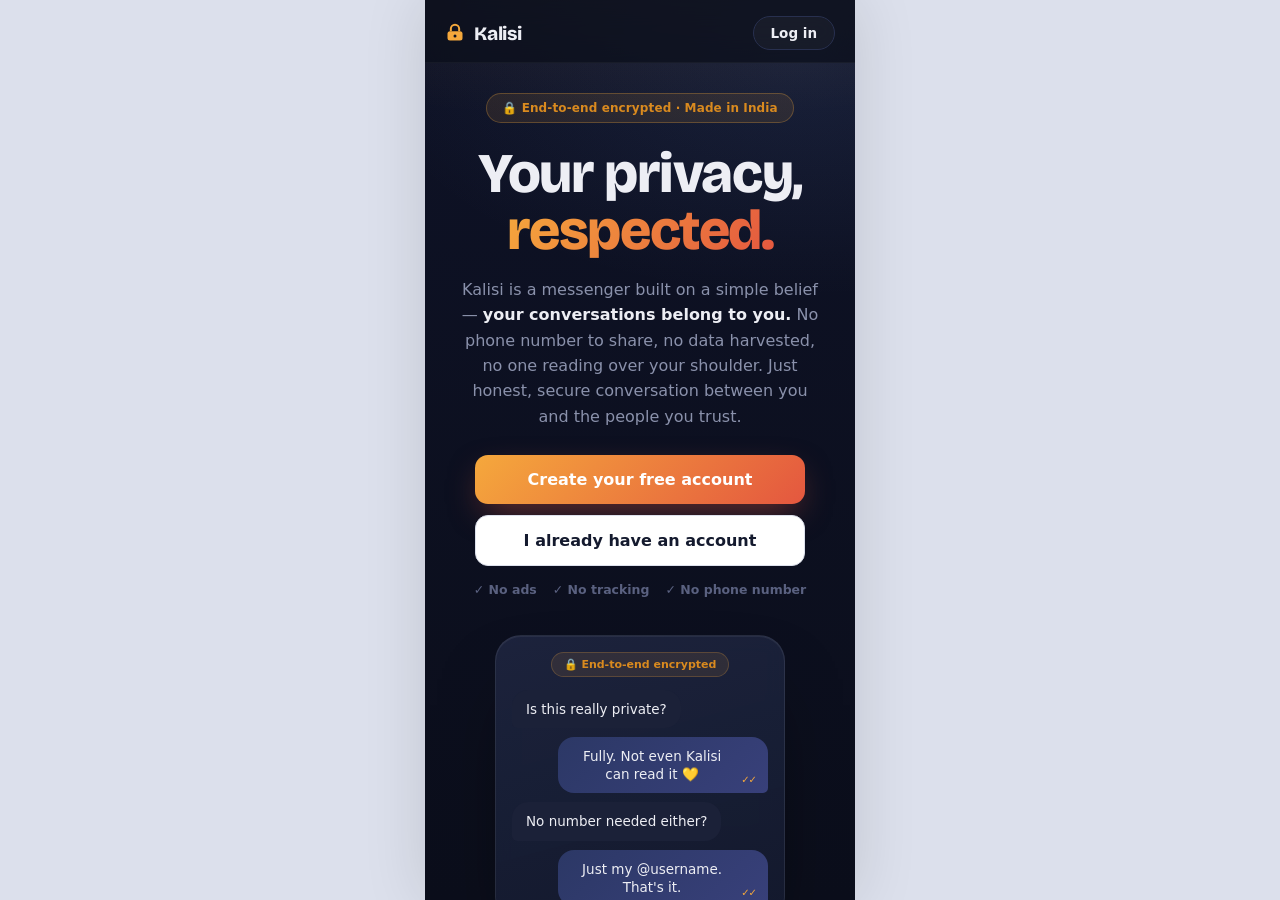
==== commit 32544404: "Professional Privacy tab redesign + final test pass - Redesigned Privacy tab: gradient 'You're prote" ====
--- a/index.html
+++ b/index.html
@@ -9,9 +9,9 @@
 <link rel="preconnect" href="https://fonts.googleapis.com">
 <link rel="preconnect" href="https://fonts.gstatic.com" crossorigin>
 <link href="https://fonts.googleapis.com/css2?family=Bricolage+Grotesque:opsz,wght@12..96,500;12..96,700;12..96,800&display=swap" rel="stylesheet">
-<link rel="stylesheet" href="css/app.css?v=1.2">
-<link rel="stylesheet" href="css/landing-voice.css?v=1.2">
-<link rel="stylesheet" href="css/features.css?v=1.2">
+<link rel="stylesheet" href="css/app.css?v=1.3">
+<link rel="stylesheet" href="css/landing-voice.css?v=1.3">
+<link rel="stylesheet" href="css/features.css?v=1.3">
 </head>
 <body>
 
@@ -332,18 +332,18 @@
 
 
 
-<script src="js/qrcode.js?v=1.2"></script>
-<script src="js/net.js?v=1.2"></script>
-<script src="js/voice.js?v=1.2"></script>
-<script src="js/landing.js?v=1.2"></script>
-<script src="js/secure.js?v=1.2"></script>
-<script src="js/notify.js?v=1.2"></script>
-<script src="js/filters.js?v=1.2"></script>
-<script src="js/requests.js?v=1.2"></script>
-<script src="js/settings.js?v=1.2"></script>
-<script src="js/block.js?v=1.2"></script>
-<script src="js/status.js?v=1.2"></script>
-<script src="js/groups.js?v=1.2"></script>
-<script src="js/app.js?v=1.2"></script>
+<script src="js/qrcode.js?v=1.3"></script>
+<script src="js/net.js?v=1.3"></script>
+<script src="js/voice.js?v=1.3"></script>
+<script src="js/landing.js?v=1.3"></script>
+<script src="js/secure.js?v=1.3"></script>
+<script src="js/notify.js?v=1.3"></script>
+<script src="js/filters.js?v=1.3"></script>
+<script src="js/requests.js?v=1.3"></script>
+<script src="js/settings.js?v=1.3"></script>
+<script src="js/block.js?v=1.3"></script>
+<script src="js/status.js?v=1.3"></script>
+<script src="js/groups.js?v=1.3"></script>
+<script src="js/app.js?v=1.3"></script>
 </body>
 </html>
--- a/css/features.css
+++ b/css/features.css
@@ -103,3 +103,31 @@
 .msg-reacts{display:flex;gap:2px;margin-top:2px;margin-bottom:-2px}
 .msg-reacts span{font-size:13px;background:var(--panel);border:1px solid var(--line);border-radius:10px;padding:0 4px;line-height:1.5}
 .brow.mine .msg-reacts{justify-content:flex-end}
+
+/* ============ Privacy tab — professional redesign ============ */
+.priv-hero{display:flex;gap:14px;align-items:flex-start;background:linear-gradient(135deg,rgba(245,168,60,.12),rgba(228,87,63,.08));border:1px solid rgba(245,168,60,.25);border-radius:16px;padding:16px;margin-bottom:22px}
+.priv-hero-ic{flex:none;width:42px;height:42px;border-radius:12px;background:linear-gradient(135deg,#F5A83C,#E4573F);display:flex;align-items:center;justify-content:center}
+.priv-hero-ic svg{width:24px;height:24px;color:#fff}
+.priv-hero-t{font-family:var(--disp);font-weight:800;font-size:17px;letter-spacing:-.01em;margin-bottom:3px}
+.priv-hero-s{color:var(--muted);font-size:13px;line-height:1.45}
+.sec-label{font-size:11.5px;font-weight:700;letter-spacing:.09em;text-transform:uppercase;color:var(--faint);margin:22px 4px 9px}
+.pcard.tight{padding:0;overflow:hidden}
+.pill{font-size:12px;font-weight:600;padding:4px 11px;border-radius:20px;white-space:nowrap}
+.pill.no{background:rgba(89,201,141,.14);color:#3DA96E}
+.pill.rel{background:var(--panel2);color:var(--muted)}
+:root[data-theme=light] .pill.no{background:rgba(89,201,141,.16);color:#2E9159}
+.mini-select{background:var(--panel2);border:1px solid var(--line);border-radius:9px;padding:7px 10px;font-size:13px;color:var(--text);font-weight:600}
+.ph{display:flex;align-items:center;gap:9px;font-weight:700;font-size:15px;padding:15px 16px 0}
+.ph svg{width:19px;height:19px;color:var(--gold);flex:none}
+.fp-box{font-family:var(--mono);font-size:13px;letter-spacing:.02em;color:var(--muted);background:var(--panel2);border-radius:10px;padding:12px 14px;margin:12px 16px 16px;word-spacing:2px;line-height:1.7}
+.row-btn{display:flex;align-items:center;gap:13px;width:100%;padding:14px 16px;background:none;border:none;border-top:1px solid var(--line);text-align:left;cursor:pointer;transition:background .15s}
+.row-btn:first-of-type{border-top:1px solid var(--line)}
+.row-btn:active{background:var(--panel2)}
+.row-ic{flex:none;width:34px;height:34px;border-radius:10px;background:var(--panel2);display:flex;align-items:center;justify-content:center}
+.row-ic svg{width:19px;height:19px;color:var(--muted)}
+.row-ic.ok{background:rgba(89,201,141,.14)}.row-ic.ok svg{color:#3DA96E}
+.row-ic.dz{background:rgba(228,87,63,.12)}.row-ic.dz svg{color:var(--ember)}
+.row-tx{flex:1;font-size:15px;font-weight:500;color:var(--text)}
+.row-btn.danger .row-tx{color:var(--ember)}
+.row-ar{color:var(--faint);font-size:20px;font-weight:400}
+.priv-foot{text-align:center;color:var(--faint);font-size:11.5px;line-height:1.7;margin:24px 0 8px}
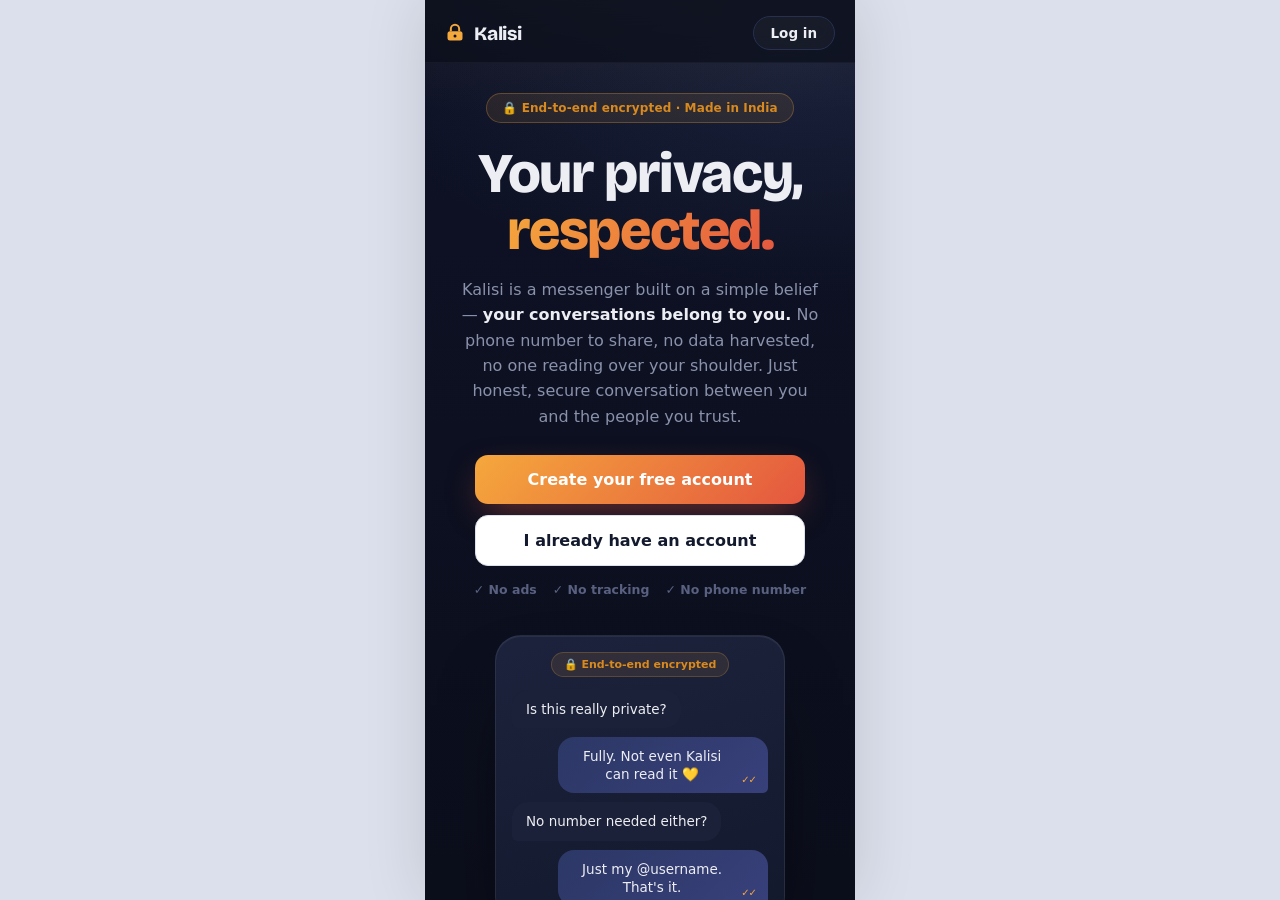
==== commit 6224c1c2: "Replace ugly browser confirm/alert/prompt with custom in-app dialogs - New js/dialog.js: promise-bas" ====
--- a/index.html
+++ b/index.html
@@ -9,9 +9,9 @@
 <link rel="preconnect" href="https://fonts.googleapis.com">
 <link rel="preconnect" href="https://fonts.gstatic.com" crossorigin>
 <link href="https://fonts.googleapis.com/css2?family=Bricolage+Grotesque:opsz,wght@12..96,500;12..96,700;12..96,800&display=swap" rel="stylesheet">
-<link rel="stylesheet" href="css/app.css?v=1.3">
-<link rel="stylesheet" href="css/landing-voice.css?v=1.3">
-<link rel="stylesheet" href="css/features.css?v=1.3">
+<link rel="stylesheet" href="css/app.css?v=1.5">
+<link rel="stylesheet" href="css/landing-voice.css?v=1.5">
+<link rel="stylesheet" href="css/features.css?v=1.5">
 </head>
 <body>
 
@@ -332,18 +332,19 @@
 
 
 
-<script src="js/qrcode.js?v=1.3"></script>
-<script src="js/net.js?v=1.3"></script>
-<script src="js/voice.js?v=1.3"></script>
-<script src="js/landing.js?v=1.3"></script>
-<script src="js/secure.js?v=1.3"></script>
-<script src="js/notify.js?v=1.3"></script>
-<script src="js/filters.js?v=1.3"></script>
-<script src="js/requests.js?v=1.3"></script>
-<script src="js/settings.js?v=1.3"></script>
-<script src="js/block.js?v=1.3"></script>
-<script src="js/status.js?v=1.3"></script>
-<script src="js/groups.js?v=1.3"></script>
-<script src="js/app.js?v=1.3"></script>
+<script src="js/qrcode.js?v=1.5"></script>
+<script src="js/net.js?v=1.5"></script>
+<script src="js/voice.js?v=1.5"></script>
+<script src="js/landing.js?v=1.5"></script>
+<script src="js/secure.js?v=1.5"></script>
+<script src="js/dialog.js?v=1.5"></script>
+<script src="js/notify.js?v=1.5"></script>
+<script src="js/filters.js?v=1.5"></script>
+<script src="js/requests.js?v=1.5"></script>
+<script src="js/settings.js?v=1.5"></script>
+<script src="js/block.js?v=1.5"></script>
+<script src="js/status.js?v=1.5"></script>
+<script src="js/groups.js?v=1.5"></script>
+<script src="js/app.js?v=1.5"></script>
 </body>
 </html>
--- a/css/app.css
+++ b/css/app.css
@@ -9,8 +9,13 @@
 }
 *{margin:0;padding:0;box-sizing:border-box;-webkit-tap-highlight-color:transparent}
 html,body{height:100%}
-body{background:#070A14;font-family:var(--body);color:var(--text)}
-#phone{max-width:430px;margin:0 auto;height:100dvh;background:var(--bg);position:relative;overflow:hidden;display:flex;flex-direction:column;box-shadow:0 0 60px rgba(0,0,0,.6)}
+body{background:var(--bg);font-family:var(--body);color:var(--text)}
+#phone{width:100%;max-width:100%;margin:0 auto;height:100dvh;background:var(--bg);position:relative;overflow:hidden;display:flex;flex-direction:column}
+/* On wide screens (desktop), show the centered phone frame */
+@media (min-width:520px){
+  body{background:#070A14}
+  #phone{max-width:430px;box-shadow:0 0 60px rgba(0,0,0,.6)}
+}
 .scr{position:absolute;inset:0;display:none;flex-direction:column;background:var(--bg)}
 .scr.on{display:flex}
 button{font-family:inherit;color:inherit;background:none;border:none;cursor:pointer}
@@ -21,20 +26,34 @@
 
 /* ---------- onboarding ---------- */
 #scr-onboard{background:
+  radial-gradient(circle at 1px 1px, rgba(245,168,60,.08) 1px, transparent 1.6px) 0 0/26px 26px,
+  radial-gradient(circle at 14px 14px, rgba(90,97,120,.05) 1px, transparent 1.6px) 0 0/26px 26px,
+  linear-gradient(170deg,#F7F8FC 0%,#EEF1F8 55%,#E8ECF6 100%);
+  padding:max(env(safe-area-inset-top),28px) 26px 34px;justify-content:flex-end;overflow-y:auto}
+/* Onboarding light (default) text colors */
+#scr-onboard .ob-h1{color:#141A2E}
+#scr-onboard .ob-points li{color:#5A6178}
+#scr-onboard .ob-points b{color:#141A2E}
+#scr-onboard .field label{color:#8A91AB}
+#scr-onboard .field input{background:#FFFFFF;border-color:#DDE1EC;color:#141A2E}
+#scr-onboard .btn.ghost{background:#FFFFFF;color:#141A2E;border-color:#DDE1EC}
+#scr-onboard .ob-note{color:#9098AE}
+#scr-onboard .card-name,#scr-onboard .card-hint{color:#5A6178}
+#scr-onboard .card-eyebrow{color:#B8720F}
+/* Dark theme onboarding overrides */
+:root[data-theme=dark] #scr-onboard{background:
   radial-gradient(circle at 1px 1px, rgba(245,168,60,.10) 1px, transparent 1.6px) 0 0/26px 26px,
   radial-gradient(circle at 14px 14px, rgba(138,145,171,.07) 1px, transparent 1.6px) 0 0/26px 26px,
-  linear-gradient(170deg,#121933 0%,#0D1120 55%,#0B0E1B 100%);
-  padding:max(env(safe-area-inset-top),28px) 26px 34px;justify-content:flex-end;overflow-y:auto}
-/* Onboarding is always dark — force light text regardless of app theme */
-#scr-onboard .ob-h1{color:#EDEEF4}
-#scr-onboard .ob-points li{color:#8A91AB}
-#scr-onboard .ob-points b{color:#EDEEF4}
-#scr-onboard .field label{color:#5A6180}
-#scr-onboard .field input{background:#161C30;border-color:#28304F;color:#EDEEF4}
-#scr-onboard .btn.ghost{background:#161C30;color:#EDEEF4;border-color:#28304F}
-#scr-onboard .ob-note{color:#5A6180}
-#scr-onboard .card-name,#scr-onboard .card-hint{color:#8A91AB}
-#scr-onboard .card-eyebrow{color:#F5A83C}
+  linear-gradient(170deg,#121933 0%,#0D1120 55%,#0B0E1B 100%)}
+:root[data-theme=dark] #scr-onboard .ob-h1{color:#EDEEF4}
+:root[data-theme=dark] #scr-onboard .ob-points li{color:#8A91AB}
+:root[data-theme=dark] #scr-onboard .ob-points b{color:#EDEEF4}
+:root[data-theme=dark] #scr-onboard .field label{color:#5A6180}
+:root[data-theme=dark] #scr-onboard .field input{background:#161C30;border-color:#28304F;color:#EDEEF4}
+:root[data-theme=dark] #scr-onboard .btn.ghost{background:#161C30;color:#EDEEF4;border-color:#28304F}
+:root[data-theme=dark] #scr-onboard .ob-note{color:#5A6180}
+:root[data-theme=dark] #scr-onboard .card-name,:root[data-theme=dark] #scr-onboard .card-hint{color:#8A91AB}
+:root[data-theme=dark] #scr-onboard .card-eyebrow{color:#F5A83C}
 .ob-logo{font-family:var(--disp);font-weight:800;font-size:15px;letter-spacing:.14em;color:var(--gold);text-transform:uppercase;display:flex;align-items:center;gap:8px}
 .ob-logo svg{flex:none}
 .ob-h1{font-family:var(--disp);font-weight:800;font-size:clamp(34px,9.5vw,42px);line-height:1.06;margin:18px 0 14px;letter-spacing:-.01em}
--- a/css/features.css
+++ b/css/features.css
@@ -131,3 +131,21 @@
 .row-btn.danger .row-tx{color:var(--ember)}
 .row-ar{color:var(--faint);font-size:20px;font-weight:400}
 .priv-foot{text-align:center;color:var(--faint);font-size:11.5px;line-height:1.7;margin:24px 0 8px}
+
+/* ============ Custom dialogs (replaces browser confirm/alert/prompt) ============ */
+.kdialog-backdrop{position:fixed;inset:0;background:rgba(8,11,20,.6);backdrop-filter:blur(4px);-webkit-backdrop-filter:blur(4px);display:flex;align-items:center;justify-content:center;padding:28px;z-index:9999;opacity:0;pointer-events:none;transition:opacity .18s}
+.kdialog-backdrop.on{opacity:1;pointer-events:auto}
+.kdialog{background:var(--panel);border:1px solid var(--line);border-radius:20px;max-width:340px;width:100%;padding:24px 22px 18px;box-shadow:0 30px 70px -20px rgba(0,0,0,.6);transform:scale(.94) translateY(8px);transition:transform .2s cubic-bezier(.2,.8,.2,1)}
+.kdialog-backdrop.on .kdialog{transform:none}
+.kd-icon{width:52px;height:52px;border-radius:15px;background:var(--panel2);display:flex;align-items:center;justify-content:center;margin:0 auto 14px;font-size:26px}
+.kd-icon svg{width:28px;height:28px}
+.kd-title{font-family:var(--disp);font-weight:800;font-size:19px;letter-spacing:-.01em;text-align:center;margin-bottom:8px;color:var(--text)}
+.kd-msg{font-size:14.5px;line-height:1.55;color:var(--muted);text-align:center;margin-bottom:18px}
+.kd-input{width:100%;background:var(--panel2);border:1px solid var(--line);border-radius:12px;padding:13px 15px;font-size:15px;color:var(--text);margin-bottom:16px;outline:none;box-sizing:border-box}
+.kd-input:focus{border-color:var(--gold)}
+.kd-actions{display:flex;gap:10px}
+.kd-btn{flex:1;padding:13px;border-radius:12px;font-size:15px;font-weight:700;cursor:pointer;border:none;transition:transform .1s,filter .15s}
+.kd-btn:active{transform:scale(.97)}
+.kd-btn.primary{background:linear-gradient(135deg,#F5A83C,#E4573F);color:#fff}
+.kd-btn.danger{background:var(--ember);color:#fff}
+.kd-btn.ghost{background:var(--panel2);color:var(--text);border:1px solid var(--line)}
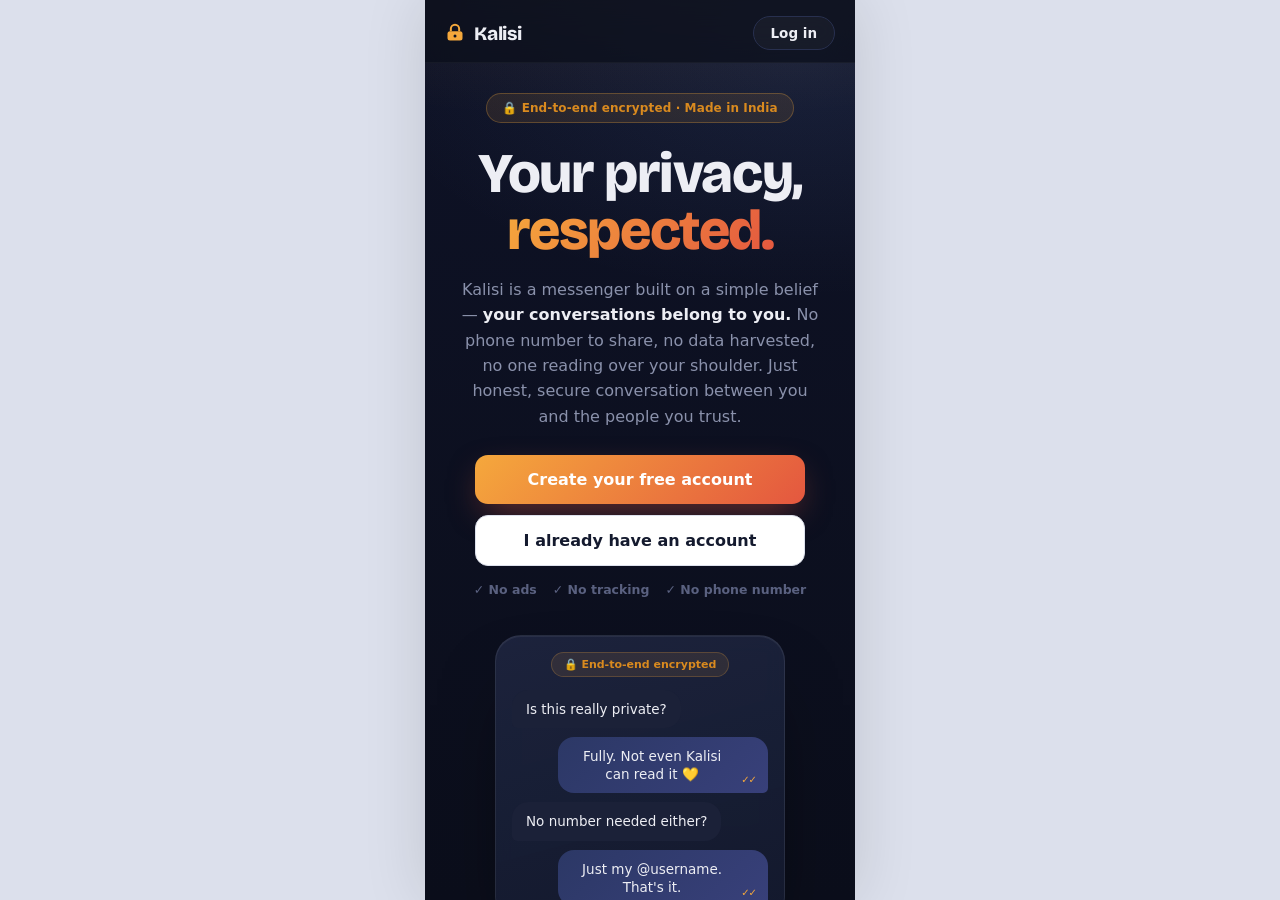
==== commit 97f08197: "Chat header shows online/last-seen (not encryption text) + fix toast + Privacy dropdown - Chat heade" ====
--- a/index.html
+++ b/index.html
@@ -9,9 +9,9 @@
 <link rel="preconnect" href="https://fonts.googleapis.com">
 <link rel="preconnect" href="https://fonts.gstatic.com" crossorigin>
 <link href="https://fonts.googleapis.com/css2?family=Bricolage+Grotesque:opsz,wght@12..96,500;12..96,700;12..96,800&display=swap" rel="stylesheet">
-<link rel="stylesheet" href="css/app.css?v=1.5">
-<link rel="stylesheet" href="css/landing-voice.css?v=1.5">
-<link rel="stylesheet" href="css/features.css?v=1.5">
+<link rel="stylesheet" href="css/app.css?v=1.6">
+<link rel="stylesheet" href="css/landing-voice.css?v=1.6">
+<link rel="stylesheet" href="css/features.css?v=1.6">
 </head>
 <body>
 
@@ -332,19 +332,19 @@
 
 
 
-<script src="js/qrcode.js?v=1.5"></script>
-<script src="js/net.js?v=1.5"></script>
-<script src="js/voice.js?v=1.5"></script>
-<script src="js/landing.js?v=1.5"></script>
-<script src="js/secure.js?v=1.5"></script>
-<script src="js/dialog.js?v=1.5"></script>
-<script src="js/notify.js?v=1.5"></script>
-<script src="js/filters.js?v=1.5"></script>
-<script src="js/requests.js?v=1.5"></script>
-<script src="js/settings.js?v=1.5"></script>
-<script src="js/block.js?v=1.5"></script>
-<script src="js/status.js?v=1.5"></script>
-<script src="js/groups.js?v=1.5"></script>
-<script src="js/app.js?v=1.5"></script>
+<script src="js/qrcode.js?v=1.6"></script>
+<script src="js/net.js?v=1.6"></script>
+<script src="js/voice.js?v=1.6"></script>
+<script src="js/landing.js?v=1.6"></script>
+<script src="js/secure.js?v=1.6"></script>
+<script src="js/dialog.js?v=1.6"></script>
+<script src="js/notify.js?v=1.6"></script>
+<script src="js/filters.js?v=1.6"></script>
+<script src="js/requests.js?v=1.6"></script>
+<script src="js/settings.js?v=1.6"></script>
+<script src="js/block.js?v=1.6"></script>
+<script src="js/status.js?v=1.6"></script>
+<script src="js/groups.js?v=1.6"></script>
+<script src="js/app.js?v=1.6"></script>
 </body>
 </html>
--- a/css/app.css
+++ b/css/app.css
@@ -213,6 +213,6 @@
 .menu-it:active{background:var(--panel2)}
 .menu-it.red{color:var(--ember)}
 /* toast */
-#toast{position:absolute;left:50%;bottom:92px;transform:translate(-50%,14px);background:#242C4C;border:1px solid var(--line);color:var(--text);font-size:13.5px;font-weight:600;padding:11px 17px;border-radius:12px;opacity:0;transition:.22s;z-index:70;pointer-events:none;max-width:86%;text-align:center}
+#toast{position:absolute;left:50%;bottom:92px;transform:translate(-50%,14px);background:#1E2540;border:1px solid rgba(255,255,255,.12);color:#EDEEF4;font-size:13.5px;font-weight:600;padding:11px 17px;border-radius:12px;opacity:0;transition:.22s;z-index:70;pointer-events:none;max-width:86%;text-align:center;box-shadow:0 8px 24px rgba(0,0,0,.28)}
 #toast.on{opacity:1;transform:translate(-50%,0)}
 @media (prefers-reduced-motion:reduce){*{animation-duration:.01ms!important;transition-duration:.01ms!important}}
--- a/css/features.css
+++ b/css/features.css
@@ -149,3 +149,21 @@
 .kd-btn.primary{background:linear-gradient(135deg,#F5A83C,#E4573F);color:#fff}
 .kd-btn.danger{background:var(--ember);color:#fff}
 .kd-btn.ghost{background:var(--panel2);color:var(--text);border:1px solid var(--line)}
+
+/* ============ Collapsible section (Privacy dropdown) ============ */
+.collapse-hd{display:flex;align-items:center;gap:13px;width:100%;background:var(--panel);border:1px solid var(--line);border-radius:14px;padding:15px 16px;cursor:pointer;text-align:left;transition:background .15s}
+.collapse-hd:active{background:var(--panel2)}
+.ch-ic{font-size:20px;flex:none}
+.ch-tx{flex:1;display:flex;flex-direction:column;gap:2px}
+.ch-tx b{font-size:15px;color:var(--text)}
+.ch-sub{font-size:12.5px;color:var(--muted)}
+.ch-ar{font-size:22px;color:var(--faint);transition:transform .2s}
+.collapse-hd.open .ch-ar{transform:rotate(90deg)}
+.collapse-bd{max-height:0;overflow:hidden;transition:max-height .28s ease;margin-top:0}
+.collapse-bd.open{max-height:400px;margin-top:10px}
+
+/* Chat header presence: green dot when online */
+#chat-sub.online #chat-sub-t{color:#3DA96E;font-weight:600}
+#chat-sub.online::before{content:'';display:inline-block;width:7px;height:7px;border-radius:50%;background:#3DA96E;margin-right:5px;vertical-align:middle}
+:root[data-theme=dark] #chat-sub.online #chat-sub-t{color:#59C98D}
+:root[data-theme=dark] #chat-sub.online::before{background:#59C98D}
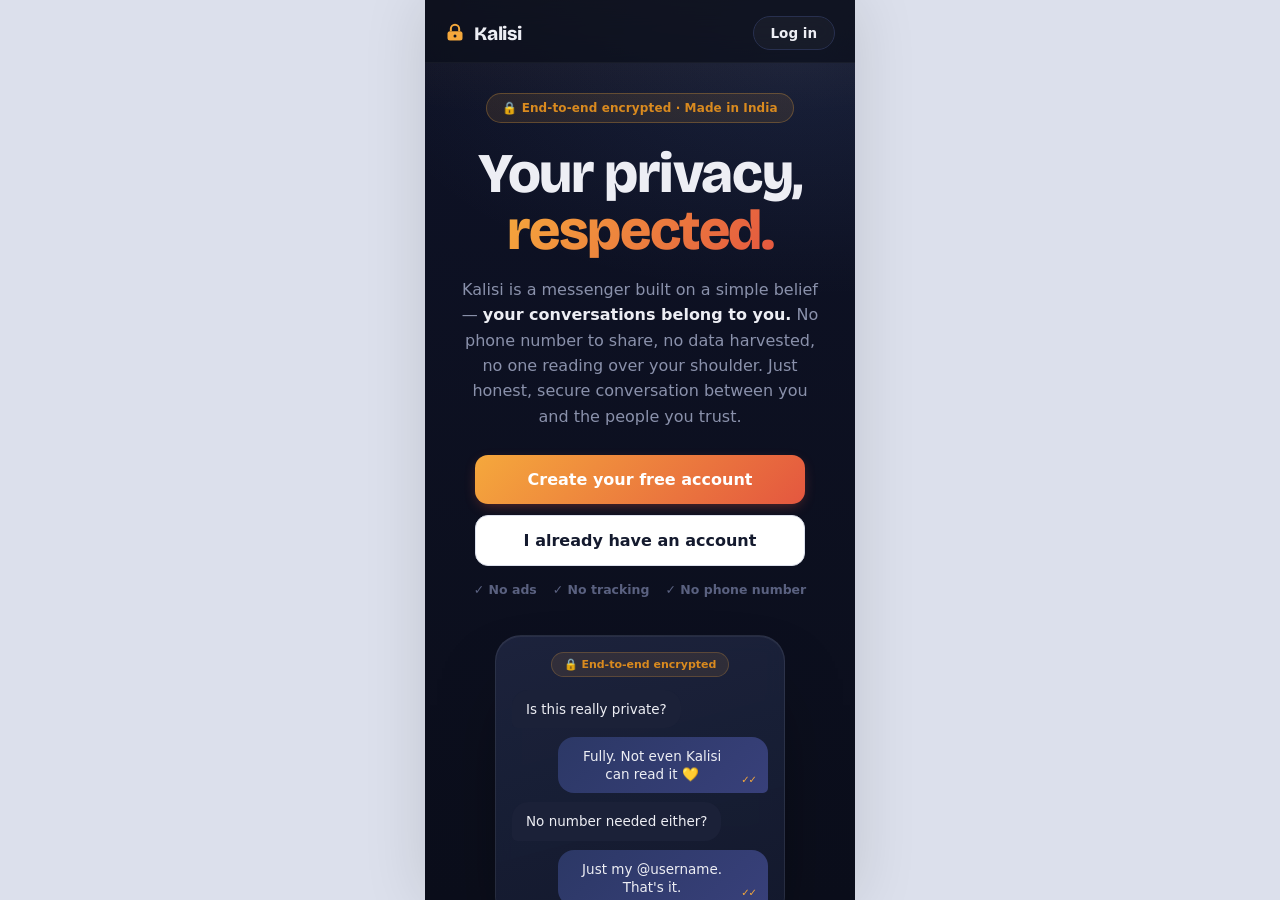
==== commit 2395fee0: "Fix chat-list number masking + @username typing bug + premium depth polish - Chat list: last-message" ====
--- a/index.html
+++ b/index.html
@@ -9,9 +9,9 @@
 <link rel="preconnect" href="https://fonts.googleapis.com">
 <link rel="preconnect" href="https://fonts.gstatic.com" crossorigin>
 <link href="https://fonts.googleapis.com/css2?family=Bricolage+Grotesque:opsz,wght@12..96,500;12..96,700;12..96,800&display=swap" rel="stylesheet">
-<link rel="stylesheet" href="css/app.css?v=1.6">
-<link rel="stylesheet" href="css/landing-voice.css?v=1.6">
-<link rel="stylesheet" href="css/features.css?v=1.6">
+<link rel="stylesheet" href="css/app.css?v=1.7">
+<link rel="stylesheet" href="css/landing-voice.css?v=1.7">
+<link rel="stylesheet" href="css/features.css?v=1.7">
 </head>
 <body>
 
@@ -332,19 +332,19 @@
 
 
 
-<script src="js/qrcode.js?v=1.6"></script>
-<script src="js/net.js?v=1.6"></script>
-<script src="js/voice.js?v=1.6"></script>
-<script src="js/landing.js?v=1.6"></script>
-<script src="js/secure.js?v=1.6"></script>
-<script src="js/dialog.js?v=1.6"></script>
-<script src="js/notify.js?v=1.6"></script>
-<script src="js/filters.js?v=1.6"></script>
-<script src="js/requests.js?v=1.6"></script>
-<script src="js/settings.js?v=1.6"></script>
-<script src="js/block.js?v=1.6"></script>
-<script src="js/status.js?v=1.6"></script>
-<script src="js/groups.js?v=1.6"></script>
-<script src="js/app.js?v=1.6"></script>
+<script src="js/qrcode.js?v=1.7"></script>
+<script src="js/net.js?v=1.7"></script>
+<script src="js/voice.js?v=1.7"></script>
+<script src="js/landing.js?v=1.7"></script>
+<script src="js/secure.js?v=1.7"></script>
+<script src="js/dialog.js?v=1.7"></script>
+<script src="js/notify.js?v=1.7"></script>
+<script src="js/filters.js?v=1.7"></script>
+<script src="js/requests.js?v=1.7"></script>
+<script src="js/settings.js?v=1.7"></script>
+<script src="js/block.js?v=1.7"></script>
+<script src="js/status.js?v=1.7"></script>
+<script src="js/groups.js?v=1.7"></script>
+<script src="js/app.js?v=1.7"></script>
 </body>
 </html>
--- a/css/features.css
+++ b/css/features.css
@@ -167,3 +167,53 @@
 #chat-sub.online::before{content:'';display:inline-block;width:7px;height:7px;border-radius:50%;background:#3DA96E;margin-right:5px;vertical-align:middle}
 :root[data-theme=dark] #chat-sub.online #chat-sub-t{color:#59C98D}
 :root[data-theme=dark] #chat-sub.online::before{background:#59C98D}
+
+/* ============ Premium depth polish (soft shadows, subtle 3D) ============ */
+/* Message bubbles: soft lift */
+.brow .bub{box-shadow:0 1px 2px rgba(20,26,46,.06),0 1px 3px rgba(20,26,46,.04)}
+.brow.mine .bub{box-shadow:0 1px 3px rgba(44,56,102,.14)}
+:root[data-theme=light] .brow.theirs .bub{box-shadow:0 1px 2px rgba(20,26,46,.08),0 2px 6px rgba(20,26,46,.05)}
+:root[data-theme=light] .brow.mine .bub{box-shadow:0 2px 8px rgba(122,140,220,.22)}
+
+/* Chat rows: subtle hover depth */
+.chat-row{transition:transform .12s,box-shadow .15s,background .15s}
+.chat-row:active{transform:scale(.995)}
+
+/* Avatars: soft ring + shadow for depth */
+.avatar{box-shadow:0 2px 8px rgba(20,26,46,.16),inset 0 1px 0 rgba(255,255,255,.18)}
+
+/* Cards: layered soft shadow */
+.pcard,.qr-card,.collapse-hd{box-shadow:0 1px 2px rgba(20,26,46,.04),0 2px 10px rgba(20,26,46,.05)}
+:root[data-theme=dark] .pcard,:root[data-theme=dark] .qr-card,:root[data-theme=dark] .collapse-hd{box-shadow:0 2px 12px rgba(0,0,0,.28)}
+
+/* Primary buttons: gradient + lift */
+.btn:not(.ghost){box-shadow:0 4px 14px -4px rgba(228,87,63,.45);transition:transform .1s,box-shadow .15s,filter .15s}
+.btn:not(.ghost):active{transform:translateY(1px);box-shadow:0 2px 8px -3px rgba(228,87,63,.5)}
+.row-btn{transition:transform .1s,background .15s}
+.row-btn:active{transform:scale(.99)}
+
+/* Bottom nav: floating with top shadow */
+.tabs{box-shadow:0 -2px 16px rgba(20,26,46,.06)}
+:root[data-theme=dark] .tabs{box-shadow:0 -2px 16px rgba(0,0,0,.35)}
+.tab.on .tab-ic,.tab.on{transition:transform .15s}
+
+/* Composer: subtle raised */
+#composer{box-shadow:0 -1px 10px rgba(20,26,46,.05)}
+:root[data-theme=dark] #composer{box-shadow:0 -1px 10px rgba(0,0,0,.3)}
+
+/* Send button: circular depth */
+#send-btn{box-shadow:0 4px 12px -3px rgba(228,87,63,.5)}
+#send-btn:active{transform:scale(.94)}
+
+/* Search bar: inset feel */
+.search{box-shadow:inset 0 1px 3px rgba(20,26,46,.05);transition:box-shadow .15s}
+.search:focus-within{box-shadow:inset 0 1px 3px rgba(20,26,46,.05),0 0 0 3px rgba(245,168,60,.14)}
+
+/* FAB / floating action feel on QR card */
+.qr-wrap{box-shadow:0 4px 20px -6px rgba(20,26,46,.25)}
+
+/* Dialog: deeper lift already set; add subtle inner highlight */
+.kdialog{box-shadow:0 30px 70px -20px rgba(0,0,0,.55),inset 0 1px 0 rgba(255,255,255,.06)}
+
+/* Reaction chips: little pop */
+.msg-reacts span{box-shadow:0 1px 3px rgba(20,26,46,.12)}
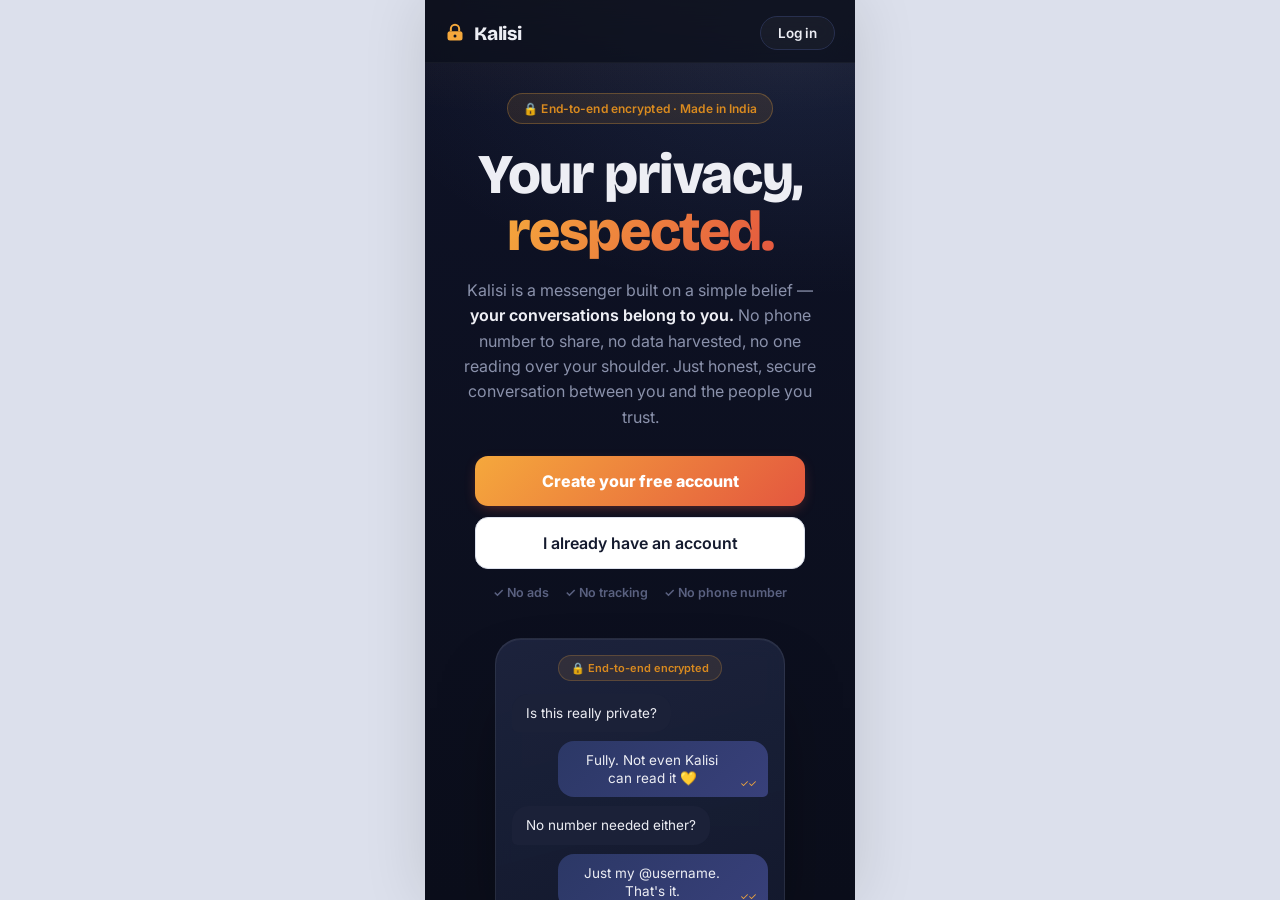
==== commit 2866a3f2: "Screenshots enabled + header/nav/font/reactions polish - Screenshot protection TEMPORARILY DISABLED " ====
--- a/index.html
+++ b/index.html
@@ -8,10 +8,10 @@
 <meta name="description" content="Kalisi is a private messenger with no phone number. End-to-end encrypted, data stays on your phone. Made in India.">
 <link rel="preconnect" href="https://fonts.googleapis.com">
 <link rel="preconnect" href="https://fonts.gstatic.com" crossorigin>
-<link href="https://fonts.googleapis.com/css2?family=Bricolage+Grotesque:opsz,wght@12..96,500;12..96,700;12..96,800&display=swap" rel="stylesheet">
-<link rel="stylesheet" href="css/app.css?v=1.7">
-<link rel="stylesheet" href="css/landing-voice.css?v=1.7">
-<link rel="stylesheet" href="css/features.css?v=1.7">
+<link href="https://fonts.googleapis.com/css2?family=Bricolage+Grotesque:opsz,wght@12..96,500;12..96,700;12..96,800&family=Inter:wght@400;500;600;700&display=swap" rel="stylesheet">
+<link rel="stylesheet" href="css/app.css?v=1.8">
+<link rel="stylesheet" href="css/landing-voice.css?v=1.8">
+<link rel="stylesheet" href="css/features.css?v=1.8">
 </head>
 <body>
 
@@ -332,19 +332,19 @@
 
 
 
-<script src="js/qrcode.js?v=1.7"></script>
-<script src="js/net.js?v=1.7"></script>
-<script src="js/voice.js?v=1.7"></script>
-<script src="js/landing.js?v=1.7"></script>
-<script src="js/secure.js?v=1.7"></script>
-<script src="js/dialog.js?v=1.7"></script>
-<script src="js/notify.js?v=1.7"></script>
-<script src="js/filters.js?v=1.7"></script>
-<script src="js/requests.js?v=1.7"></script>
-<script src="js/settings.js?v=1.7"></script>
-<script src="js/block.js?v=1.7"></script>
-<script src="js/status.js?v=1.7"></script>
-<script src="js/groups.js?v=1.7"></script>
-<script src="js/app.js?v=1.7"></script>
+<script src="js/qrcode.js?v=1.8"></script>
+<script src="js/net.js?v=1.8"></script>
+<script src="js/voice.js?v=1.8"></script>
+<script src="js/landing.js?v=1.8"></script>
+<script src="js/secure.js?v=1.8"></script>
+<script src="js/dialog.js?v=1.8"></script>
+<script src="js/notify.js?v=1.8"></script>
+<script src="js/filters.js?v=1.8"></script>
+<script src="js/requests.js?v=1.8"></script>
+<script src="js/settings.js?v=1.8"></script>
+<script src="js/block.js?v=1.8"></script>
+<script src="js/status.js?v=1.8"></script>
+<script src="js/groups.js?v=1.8"></script>
+<script src="js/app.js?v=1.8"></script>
 </body>
 </html>
--- a/css/app.css
+++ b/css/app.css
@@ -4,7 +4,7 @@
   --gold:#F5A83C; --gold-deep:#D98A1F; --ember:#E4573F;
   --mine:#2C3866; --theirs:#1B2138; --ok:#59C98D;
   --disp:'Bricolage Grotesque',system-ui,sans-serif;
-  --body:system-ui,-apple-system,'Segoe UI',Roboto,sans-serif;
+  --body:'Inter',system-ui,-apple-system,'Segoe UI',Roboto,sans-serif;
   --mono:ui-monospace,'JetBrains Mono',Menlo,Consolas,monospace;
 }
 *{margin:0;padding:0;box-sizing:border-box;-webkit-tap-highlight-color:transparent}
@@ -79,7 +79,7 @@
 .card-hint{font-size:12px;color:var(--faint);margin-top:13px;line-height:1.5;position:relative}
 
 /* ---------- main shell ---------- */
-.top{display:flex;align-items:center;gap:12px;padding:calc(env(safe-area-inset-top) + 12px) 16px 12px;background:var(--bg)}
+.top{display:flex;align-items:center;gap:12px;padding:calc(env(safe-area-inset-top) + 8px) 16px 10px;background:var(--bg)}
 .top .brand{font-family:var(--disp);font-weight:800;font-size:20px;letter-spacing:-.01em;flex:1}
 .brand span{color:var(--gold)}
 .icon-btn{width:38px;height:38px;border-radius:50%;display:flex;align-items:center;justify-content:center;color:var(--muted)}
@@ -87,9 +87,11 @@
 .avatar{width:38px;height:38px;border-radius:50%;display:flex;align-items:center;justify-content:center;font-weight:700;font-size:15px;color:#141A2E;flex:none;position:relative}
 .avatar.small{width:30px;height:30px;font-size:12px}
 .tabs{display:flex;border-top:1px solid var(--line);background:var(--panel);padding-bottom:env(safe-area-inset-bottom)}
-.tab{flex:1;padding:10px 0 12px;display:flex;flex-direction:column;align-items:center;gap:3px;font-size:11px;color:var(--faint);font-weight:600}
+.tab{flex:1;padding:12px 0 14px;display:flex;flex-direction:column;align-items:center;gap:5px;font-size:12.5px;color:var(--faint);font-weight:600;transition:color .15s}
 .tab.on{color:var(--gold)}
-.tab svg{opacity:.9}
+.tab svg{width:25px;height:25px;opacity:.85;transition:transform .18s}
+.tab.on svg{opacity:1;transform:translateY(-1px) scale(1.08)}
+.tab.on{color:var(--gold)}
 .tabpane{flex:1;overflow-y:auto;display:none}
 .tabpane.on{display:block}
 
--- a/css/features.css
+++ b/css/features.css
@@ -100,9 +100,16 @@
 .react-bar{display:flex;justify-content:space-around;padding:8px 6px 12px;border-bottom:1px solid var(--line);margin-bottom:4px}
 .react-emoji{font-size:26px;width:44px;height:44px;border-radius:50%;transition:transform .12s}
 .react-emoji:active{transform:scale(1.3);background:var(--panel2)}
-.msg-reacts{display:flex;gap:2px;margin-top:2px;margin-bottom:-2px}
-.msg-reacts span{font-size:13px;background:var(--panel);border:1px solid var(--line);border-radius:10px;padding:0 4px;line-height:1.5}
-.brow.mine .msg-reacts{justify-content:flex-end}
+/* Reactions float outside the bubble as a tag (WhatsApp/iMessage style) */
+.bub-wrap{position:relative;display:inline-flex;flex-direction:column;max-width:78%}
+.brow.mine .bub-wrap{align-items:flex-end}
+.brow.theirs .bub-wrap{align-items:flex-start}
+.msg-reacts{position:absolute;bottom:-13px;display:flex;gap:3px;z-index:3}
+.brow.mine .msg-reacts{right:8px}
+.brow.theirs .msg-reacts{left:8px}
+.msg-reacts span{font-size:14px;background:var(--panel);border:1.5px solid var(--bg);border-radius:14px;padding:2px 7px;line-height:1.1;box-shadow:0 2px 8px rgba(20,26,46,.18);animation:reactPop .32s cubic-bezier(.2,1.3,.4,1) both}
+@keyframes reactPop{0%{transform:scale(0) translateY(6px);opacity:0}60%{transform:scale(1.25)}100%{transform:scale(1);opacity:1}}
+.brow:has(.msg-reacts){margin-bottom:16px}
 
 /* ============ Privacy tab — professional redesign ============ */
 .priv-hero{display:flex;gap:14px;align-items:flex-start;background:linear-gradient(135deg,rgba(245,168,60,.12),rgba(228,87,63,.08));border:1px solid rgba(245,168,60,.25);border-radius:16px;padding:16px;margin-bottom:22px}
@@ -216,4 +223,4 @@
 .kdialog{box-shadow:0 30px 70px -20px rgba(0,0,0,.55),inset 0 1px 0 rgba(255,255,255,.06)}
 
 /* Reaction chips: little pop */
-.msg-reacts span{box-shadow:0 1px 3px rgba(20,26,46,.12)}
+
